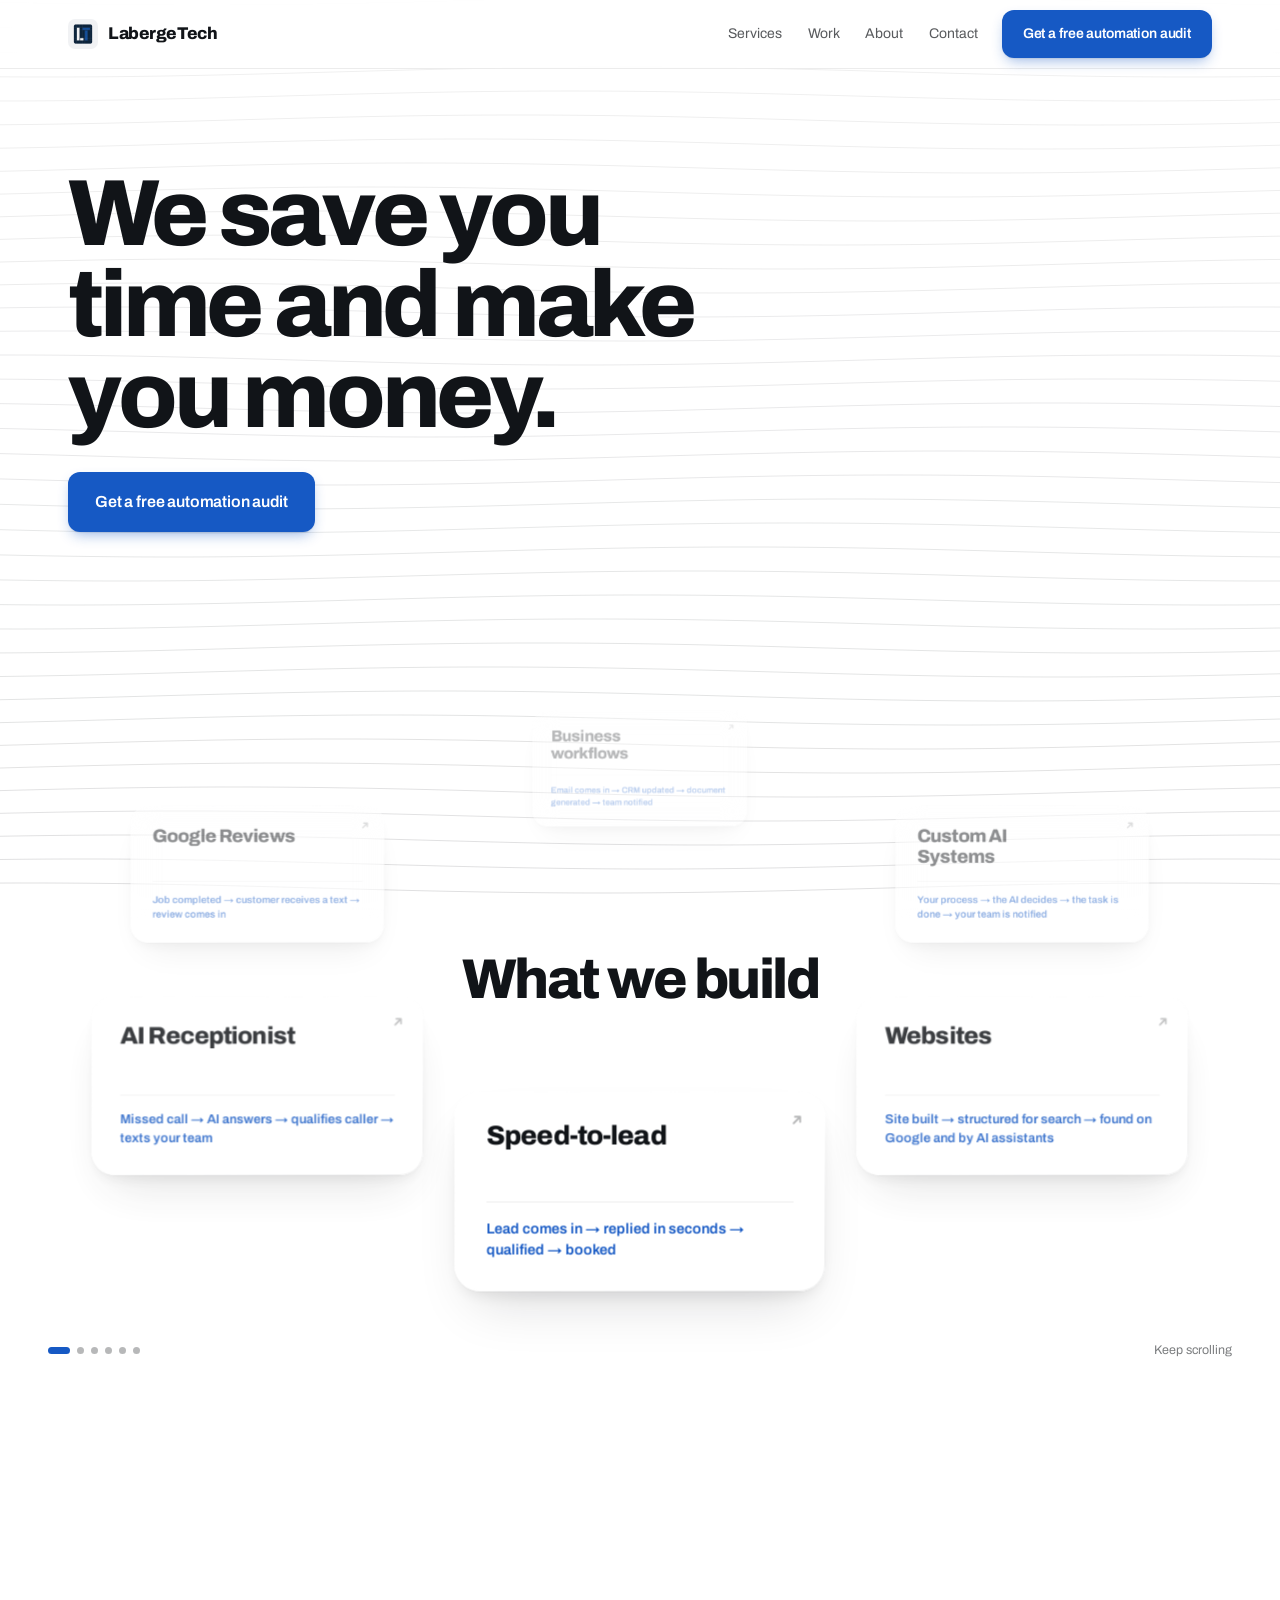
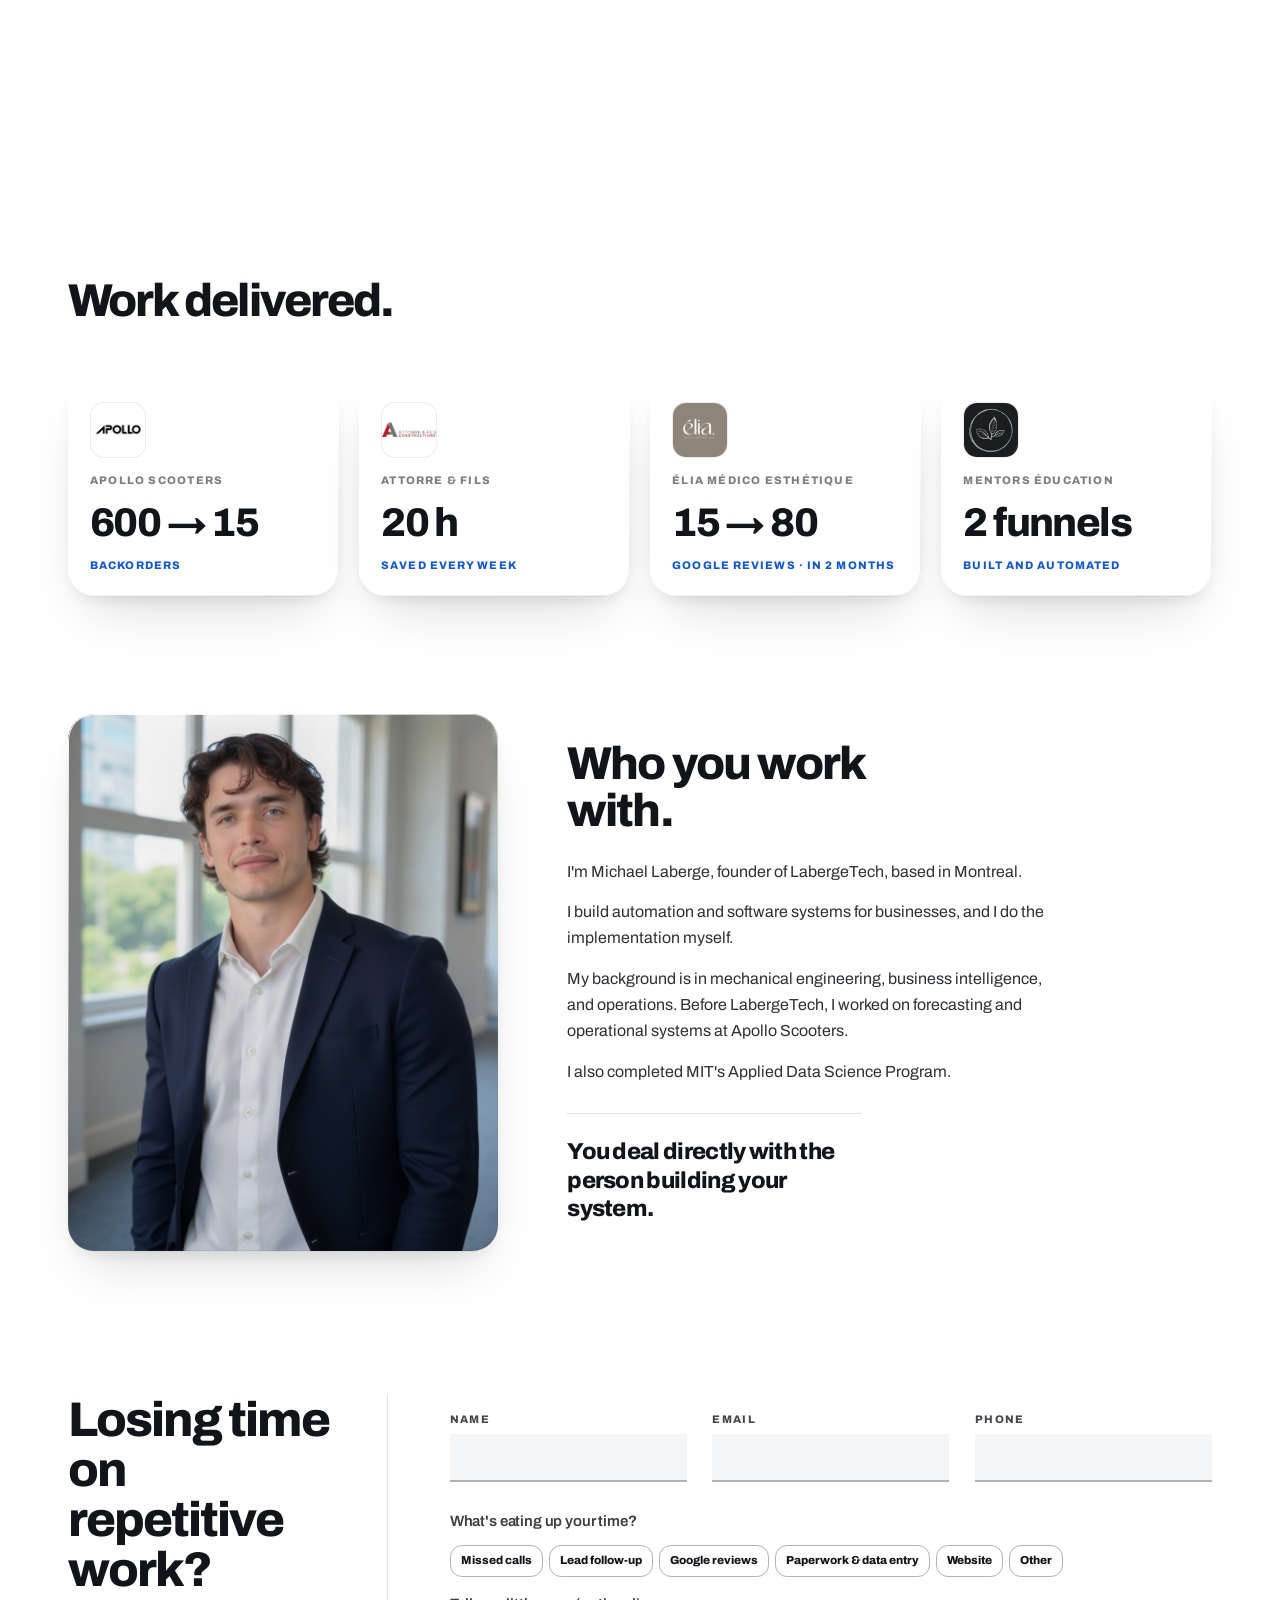
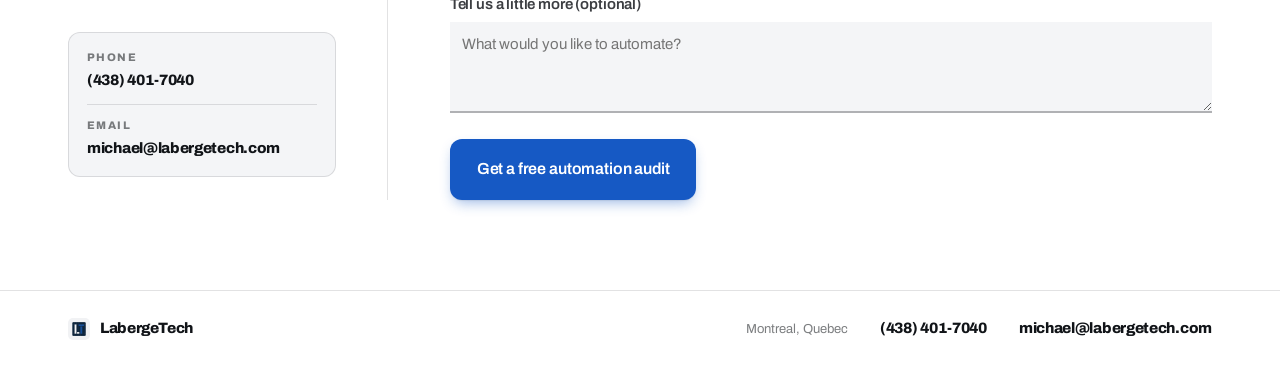
==== index.html @ 1bd739c4 "Start the build section under the hero instead of after a blank screen Three things were making that" ====
<!DOCTYPE html>
<html lang="en">
<head>
<meta charset="utf-8">
<meta name="viewport" content="width=device-width, initial-scale=1">
<title>LabergeTech | Automation and AI systems</title>
<meta name="description" content="We find the repetitive work in your business and automate it: lead follow-up, missed calls, Google reviews, paperwork.">
<link rel="canonical" href="https://labergetech.com/">
<link rel="icon" type="image/png" href="assets/logo.png">
<meta property="og:title" content="LabergeTech | Automation and AI systems">
<meta property="og:description" content="We find the repetitive work in your business and automate it: lead follow-up, missed calls, Google reviews, paperwork.">
<meta property="og:type" content="website">
<meta property="og:site_name" content="LabergeTech">
<meta property="og:url" content="https://labergetech.com/">
<meta property="og:locale" content="en_CA">
<meta property="og:image" content="https://labergetech.com/assets/og.png">
<meta property="og:image:secure_url" content="https://labergetech.com/assets/og.png">
<meta property="og:image:type" content="image/png">
<meta property="og:image:width" content="1200">
<meta property="og:image:height" content="630">
<meta property="og:image:alt" content="LabergeTech: automation, AI agents and software systems.">
<meta name="twitter:card" content="summary_large_image">
<meta name="twitter:title" content="LabergeTech | Automation and AI systems">
<meta name="twitter:description" content="We find the repetitive work in your business and automate it: lead follow-up, missed calls, Google reviews, paperwork.">
<meta name="twitter:image" content="https://labergetech.com/assets/og.png">
<script type="application/ld+json">{"@context":"https://schema.org","@type":"ProfessionalService","name":"LabergeTech","description":"Practical automation, AI agents and software systems for businesses.","url":"https://labergetech.com/","founder":{"@type":"Person","name":"Michael Laberge","jobTitle":"Founder"},"address":{"@type":"PostalAddress","addressLocality":"Montreal","addressRegion":"QC","addressCountry":"CA"},"telephone":"+1-438-401-7040","email":"michael@labergetech.com","areaServed":"CA","availableLanguage":["en","fr"]}</script>
<link rel="preconnect" href="https://fonts.googleapis.com">
<link rel="preconnect" href="https://fonts.gstatic.com" crossorigin>
<link rel="stylesheet" href="https://fonts.googleapis.com/css2?family=Archivo:wght@400;500;600;800&display=swap">
<style>
/* ─────────────────────────────────────────────────────────────────────────
   Ink & Signal, unchanged. Additions are only the depths the glass needs.
   ───────────────────────────────────────────────────────────────────── */
:root {
  --bg:       #ffffff;
  --surface:  #f4f5f7;
  --ink:      #111418;
  --accent:   #1659c4;
  --accent-2: #2e72d8;

  --ink-70: color-mix(in srgb, var(--ink) 70%, transparent);
  --ink-55: color-mix(in srgb, var(--ink) 55%, transparent);
  --ink-30: color-mix(in srgb, var(--ink) 30%, transparent);
  --line:   color-mix(in srgb, var(--ink) 12%, transparent);

  --glass: rgba(255, 255, 255, 0.76);
  --glass-line: color-mix(in srgb, var(--ink) 8%, transparent);

  --shadow-card: 0 1px 1px rgba(17,20,24,.04), 0 8px 18px -6px rgba(17,20,24,.10), 0 28px 56px -20px rgba(17,20,24,.16);
  --shadow-lift: 0 2px 2px rgba(17,20,24,.05), 0 16px 30px -8px rgba(17,20,24,.14), 0 48px 84px -28px rgba(17,20,24,.22);

  --r-container: 26px;
  --r-control: 12px;
  --ease: cubic-bezier(.16, 1, .3, 1);
}

*, *::before, *::after { box-sizing: border-box; }
html { -webkit-text-size-adjust: 100%; scroll-behavior: smooth; scroll-padding-top: 84px; }

body {
  margin: 0; background: var(--bg); color: var(--ink);
  font-family: "Archivo", system-ui, sans-serif;
  font-size: 16px; line-height: 1.55; -webkit-font-smoothing: antialiased;
}

/* the reactive field sits behind the whole document */
#field { position: fixed; inset: 0; width: 100%; height: 100%; z-index: 0;
  display: block; pointer-events: none; }
.nav, main, .foot { position: relative; z-index: 1; }

::selection { background: color-mix(in srgb, var(--accent) 22%, transparent); color: var(--ink); }
:focus-visible { outline: 2px solid var(--accent); outline-offset: 3px; border-radius: 2px; }
* { scrollbar-width: thin; scrollbar-color: var(--ink-30) transparent; }
::-webkit-scrollbar { width: 11px; height: 11px; }
::-webkit-scrollbar-track { background: transparent; }
::-webkit-scrollbar-thumb { background: var(--ink-30); border: 3px solid var(--bg); border-radius: 99px; }

.wrap { max-width: 1240px; margin: 0 auto; padding: 0 clamp(20px, 4vw, 48px); }

/* directional light edge, wherever glass meets the field */
.edge { position: relative; }
.edge::before {
  content: ""; position: absolute; inset: 0; border-radius: inherit;
  padding: 1px; pointer-events: none; z-index: 3;
  background: linear-gradient(155deg, rgba(255,255,255,.98) 0%, rgba(255,255,255,.55) 26%,
              rgba(255,255,255,.12) 52%, color-mix(in srgb, var(--ink) 9%, transparent) 100%);
  -webkit-mask: linear-gradient(#000 0 0) content-box, linear-gradient(#000 0 0);
          mask: linear-gradient(#000 0 0) content-box, linear-gradient(#000 0 0);
  -webkit-mask-composite: xor; mask-composite: exclude;
}

/* ── nav ────────────────────────────────────────────────────────────── */
.nav { position: sticky; top: 0; z-index: 60;
  background: color-mix(in srgb, var(--bg) 80%, transparent);
  backdrop-filter: saturate(1.6) blur(14px); -webkit-backdrop-filter: saturate(1.6) blur(14px);
  border-bottom: 1px solid var(--glass-line); }
.nav-in { max-width: 1240px; margin: 0 auto; padding: 0 clamp(20px, 4vw, 48px);
  height: 68px; display: flex; align-items: center; gap: 24px; }
.brand { display: flex; align-items: center; gap: 10px; margin-right: auto;
  font-weight: 800; font-size: 17px; letter-spacing: -.025em; color: var(--ink); text-decoration: none; }
.brand-mark { width: 30px; height: 30px; border-radius: 7px; flex: none; display: block; }
.foot .brand-mark { width: 22px; height: 22px; border-radius: 5px; }
.nav-links { display: flex; align-items: center; gap: clamp(14px, 2vw, 28px); }
.nav-links a { font-size: 14px; color: var(--ink-70); text-decoration: none; transition: color .18s var(--ease); }
.nav-links a:hover { color: var(--ink); }
.nav .btn .sm { display: none; }
@media (max-width: 760px) {
  .nav-links { display: none; }
  .nav-in { height: 60px; gap: 12px; }
  .brand { font-size: 15px; }
  .brand-mark { width: 26px; height: 26px; }
  .nav .btn { padding: 10px 15px; font-size: 13px; }
  .nav .btn .lg { display: none; }
  .nav .btn .sm { display: inline; }
}

/* ── buttons ────────────────────────────────────────────────────────── */
.btn { display: inline-flex; align-items: center; gap: 8px; font: inherit; font-weight: 600;
  font-size: 14px; letter-spacing: -.01em; padding: 12px 20px; border-radius: var(--r-control);
  border: 1px solid transparent; cursor: pointer; text-decoration: none;
  transition: transform .2s var(--ease), box-shadow .2s var(--ease), background .2s var(--ease); }
.btn-primary { background: var(--accent); color: #fff;
  box-shadow: 0 1px 1px rgba(17,20,24,.06), 0 6px 14px -4px color-mix(in srgb, var(--accent) 45%, transparent); }
.btn-primary:hover { background: var(--accent-2); transform: translateY(-1px); }
.btn-primary:active { transform: translateY(0); }
.btn-lg { padding: 17px 26px; font-size: 16px; }

/* ── hero ───────────────────────────────────────────────────────────── */
.hero { padding-block: clamp(64px, 11vh, 128px) clamp(36px, 5vh, 68px); }
.hero h1 { margin: 0 0 30px; font-size: clamp(44px, 7.4vw, 94px); line-height: .97;
  letter-spacing: -.045em; font-weight: 800; max-width: 15ch; text-wrap: balance; }
.hero-actions { display: flex; flex-wrap: wrap; gap: 12px; }

/* ─────────────────────────────────────────────────────────────────────────
   The orbit. The heading holds the centre and the six systems travel round
   it; vertical scroll turns the ring. Cards stay upright the whole way so
   nothing ends up mirrored or upside down.
   ───────────────────────────────────────────────────────────────────── */
/* The ring is centred in the pinned viewport, which always leaves a band of
   empty above it before the stage pins. Pulling the stage up lets the far
   cards rise into that band, so the section starts showing under the hero
   instead of after a blank screen. Once pinned the composition is unchanged. */
.stage { position: relative; margin-top: clamp(-140px, -9vh, -40px); }
.stage-pin { position: sticky; top: 0; height: 100dvh; overflow: hidden;
  display: grid; place-items: center; padding-top: 68px; }
.stage-pin > .ring, .stage-pin > .ring-core { grid-area: 1 / 1; }

.ring { position: relative; width: 100%; height: 100%; display: grid; place-items: center; }
.ring-core { position: relative; z-index: 45; text-align: center; pointer-events: none;
  padding: 20px 30px; border-radius: var(--r-container); }
.ring-core h2 { margin: 0; font-size: clamp(30px, 4.4vw, 56px); line-height: 1;
  letter-spacing: -.045em; font-weight: 800; }

.card { width: clamp(300px, 29vw, 424px); position: absolute; left: 50%; top: 50%;
  min-height: clamp(168px, 24vh, 200px);
  display: flex; flex-direction: column; gap: 14px;
  padding: 30px 32px; border-radius: var(--r-container);
  background: var(--glass); border: 0; text-decoration: none; color: inherit;
  backdrop-filter: blur(20px) saturate(1.55); -webkit-backdrop-filter: blur(20px) saturate(1.55);
  box-shadow: var(--shadow-card), inset 0 1px 0 rgba(255,255,255,.9);
  will-change: transform, opacity; }
.card h3 { margin: 0; font-size: 27px; line-height: 1.1; letter-spacing: -.032em;
  font-weight: 800; max-width: 14ch; }
.card .flow { margin: 0; margin-top: auto; padding-top: 16px; border-top: 1px solid var(--glass-line);
  font-size: 14.5px; line-height: 1.5; font-weight: 600; color: var(--accent); }
.card .go { position: absolute; top: 22px; right: 22px; color: var(--ink-30);
  transition: color .2s var(--ease), transform .2s var(--ease); }
.card:hover .go { color: var(--accent); transform: translate(2px, -2px); }

/* small screens and reduced motion get a plain swipe deck instead */
.stage.is-deck .stage-pin { position: static; height: auto; overflow: visible; display: block;
  place-items: normal; padding-block: clamp(46px, 8vh, 88px) clamp(34px, 5vh, 56px); }
.stage.is-deck .ring-core { text-align: left; pointer-events: auto; padding: 0;
  margin: 0 0 clamp(20px, 3.4vh, 30px); }
.stage.is-deck .ring-core h2 { font-size: clamp(28px, 7.6vw, 46px); letter-spacing: -.042em; }
.stage.is-deck .ring-foot { position: static; padding: clamp(16px, 2.6vh, 24px) 0 0; }
.stage.is-deck .ring-core, .stage.is-deck .ring-foot { margin-inline: clamp(20px, 4vw, 48px); }

.ring.is-swipe { display: flex; align-items: stretch; gap: 14px; overflow-x: auto;
  width: 100%; min-width: 0; max-width: 100%; height: auto; place-items: initial;
  scroll-snap-type: x mandatory; scrollbar-width: none;
  padding: 4px clamp(20px, 4vw, 48px) 14px; }
.ring.is-swipe::-webkit-scrollbar { display: none; }
.ring.is-swipe .card { position: static; flex: 0 0 min(82vw, 340px); scroll-snap-align: center;
  transform: none !important; opacity: 1 !important; }

.ring-foot { position: absolute; left: 0; right: 0; bottom: clamp(22px, 4vh, 40px); z-index: 50;
  display: flex; align-items: center; gap: 10px; padding: 0 clamp(20px, 4vw, 48px); }
.dots { display: flex; gap: 7px; }
.dot { width: 7px; height: 7px; padding: 0; border: 0; border-radius: 99px; background: var(--ink-30);
  cursor: pointer; transition: background .22s var(--ease), width .22s var(--ease); }
.dot[aria-current="true"] { background: var(--accent); width: 22px; }
.hint { margin-left: auto; font-size: 12.5px; color: var(--ink-55); }

/* ── work delivered, a deck of the real clients ─────────────────────── */
.work { padding-block: clamp(64px, 10vh, 116px) clamp(56px, 9vh, 100px); }
.work h2 { margin: 0 0 clamp(24px, 4vh, 40px); font-size: clamp(28px, 3.6vw, 46px);
  letter-spacing: -.042em; font-weight: 800; }
/* The track scrolls inside the wrap. A negative-margin full bleed buys a few
   pixels of edge and costs a horizontal page overflow when the maths is off. */
.clients { display: flex; gap: clamp(14px, 1.6vw, 22px); overflow-x: auto;
  scroll-snap-type: x proximity; scrollbar-width: none;
  margin-inline: calc(clamp(20px, 4vw, 48px) * -1);
  padding-block: 6px 10px; padding-inline: clamp(20px, 4vw, 48px);
  scroll-padding-inline: clamp(20px, 4vw, 48px); }
.clients::-webkit-scrollbar { display: none; }
.client { flex: 0 0 clamp(238px, 25vw, 290px); scroll-snap-align: start;
  display: flex; flex-direction: column; gap: 14px; padding: 22px;
  border-radius: var(--r-container); background: var(--glass); border: 0; position: relative;
  backdrop-filter: blur(18px) saturate(1.5); -webkit-backdrop-filter: blur(18px) saturate(1.5);
  box-shadow: var(--shadow-card), inset 0 1px 0 rgba(255,255,255,.9); }
.client-mark { width: 56px; height: 56px; border-radius: 14px; overflow: hidden; flex: none;
  background: #fff; display: grid; place-items: center; border: 1px solid var(--glass-line); }
.client-mark img { width: 100%; height: 100%; object-fit: contain; display: block; }
.client .name { margin: 0; font-size: 11px; font-weight: 800; letter-spacing: .11em;
  text-transform: uppercase; color: var(--ink-55); }
.client .fig { margin: 0; font-size: clamp(30px, 3.2vw, 40px); font-weight: 800;
  letter-spacing: -.04em; line-height: 1; font-variant-numeric: tabular-nums; }
.client .unit { margin: 0; font-size: 11px; font-weight: 800; letter-spacing: .1em;
  text-transform: uppercase; color: var(--accent); }
/* Four 290px cards want 1226px and the container is 1144px at every desktop
   width, so the fourth was always clipped until you scrolled. Wide screens
   get all four laid out to fit instead of a track that never rests right. */
@media (min-width: 1040px) {
  .clients { display: grid; grid-template-columns: repeat(4, minmax(0, 1fr));
    overflow: visible; margin-inline: 0; padding-inline: 0; }
  .client { flex: none; }
}

/* ── who you work with ─────────────────────────────────────────────── */
.about { padding-block: clamp(20px, 3vh, 40px) clamp(56px, 9vh, 100px); }
.about-grid { display: grid; grid-template-columns: 1fr; gap: clamp(28px, 4vw, 60px); align-items: start; }
@media (min-width: 900px) {
  .about-grid { grid-template-columns: minmax(0, .82fr) minmax(0, 1.18fr); align-items: center; }
}
.portrait { position: relative; aspect-ratio: 4 / 5; max-width: 430px; overflow: hidden;
  border-radius: var(--r-container); background: var(--surface); box-shadow: var(--shadow-card); }
.portrait img { position: absolute; inset: 0; width: 100%; height: 100%;
  object-fit: cover; object-position: 50% 15%; display: block; }
.about h2 { margin: 0 0 24px; font-size: clamp(28px, 3.6vw, 46px); line-height: 1.02;
  letter-spacing: -.042em; font-weight: 800; max-width: 12ch; }
.about p { margin: 0 0 15px; font-size: 16px; line-height: 1.62;
  color: color-mix(in srgb, var(--ink) 88%, transparent); max-width: 56ch; }
.about .punch { margin: 28px 0 0; padding-top: 24px; border-top: 1px solid var(--line);
  font-size: clamp(19px, 2vw, 23px); line-height: 1.25; font-weight: 800;
  letter-spacing: -.03em; color: var(--ink); max-width: 21ch; }

/* ── contact ────────────────────────────────────────────────────────── */
.contact { padding-block: clamp(48px, 7vh, 80px) clamp(64px, 10vh, 108px); }
.contact-grid { display: grid; grid-template-columns: 1fr; gap: clamp(32px, 4vw, 44px); align-items: start; }
.contact-grid form { max-width: 900px; }
.contact h2 { margin: 0; font-size: clamp(28px, 3.8vw, 50px); line-height: 1.03;
  letter-spacing: -.042em; font-weight: 800; max-width: 15ch; }
.lines { display: block; margin-top: 24px; background: var(--surface); border-radius: var(--r-control);
  border: 1px solid var(--line); padding: 16px 18px; }
.lines a { display: block; padding-top: 12px; margin-top: 12px; border-top: 1px solid var(--line);
  text-decoration: none; color: var(--ink); }
.lines a:first-child { padding-top: 0; margin-top: 0; border-top: 0; }
.lines .k { display: block; margin-bottom: 3px; font-size: 11px; font-weight: 800;
  letter-spacing: .13em; text-transform: uppercase; color: var(--ink-55); }
.lines .v { display: block; font-size: 15px; font-weight: 800; letter-spacing: -.02em; overflow-wrap: anywhere; }
.lines a:hover .v { color: var(--accent); }
@media (min-width: 1080px) {
  .contact-grid { grid-template-columns: minmax(0, .56fr) minmax(0, 1.44fr); gap: 0; align-items: stretch; }
  .contact-aside { display: flex; flex-direction: column; border-right: 1px solid var(--line);
    padding-right: clamp(36px, 4vw, 64px); }
  .contact-grid form { padding-left: clamp(36px, 4.8vw, 92px); }
  .lines { display: block; margin-top: clamp(26px, 4vh, 38px); }
}

.fields { display: grid; grid-template-columns: 1fr; column-gap: clamp(20px, 2vw, 34px); }
@media (min-width: 560px) { .fields { grid-template-columns: repeat(3, minmax(0, 1fr)); } }
.fld { display: grid; gap: 6px; padding: 16px 0 0; }
.fld-k { font-size: 11px; font-weight: 800; letter-spacing: .12em; text-transform: uppercase;
  color: color-mix(in srgb, var(--ink) 78%, transparent); padding: 0; }
.ask { font-size: 15px; font-weight: 600; letter-spacing: -.01em;
  color: color-mix(in srgb, var(--ink) 82%, transparent); text-transform: none; padding: 0; }
legend.ask { padding-top: 28px; padding-bottom: 12px; }
.fld-i { width: 100%; font: inherit; font-size: 15px; color: var(--ink); caret-color: var(--accent);
  background: var(--surface); border: 0; border-bottom: 2px solid var(--ink-30);
  padding: 11px 12px; border-radius: 0; }
.fld-i:hover { border-bottom-color: var(--ink-55); }
.fld-i:focus { border-bottom-color: var(--accent); }
textarea.fld-i { resize: vertical; line-height: 1.5; }
.fld-set { border: 0; margin: 0; min-width: 0; padding: 0; }
.pick-row { display: flex; flex-wrap: wrap; gap: 7px; }
.pick { display: inline-flex; align-items: center; cursor: pointer; -webkit-user-select: none; user-select: none;
  font-weight: 800; font-size: 12.5px; white-space: nowrap; padding: 9px 13px;
  border: 1px solid color-mix(in srgb, var(--ink) 32%, transparent); border-radius: var(--r-control);
  transition: background .12s var(--ease), border-color .12s var(--ease), color .12s var(--ease); }
.pick input { position: absolute; opacity: 0; width: 0; height: 0; pointer-events: none; }
.pick:hover { border-color: var(--accent); }
.pick:has(input:checked) { background: var(--accent); border-color: var(--accent); color: #fff; }
.pick:has(input:focus-visible) { outline: 2px solid var(--accent); outline-offset: 2px; }
@media (min-width: 900px) { .pick { font-size: 11.5px; padding: 6px 10px; } .pick-row { gap: 6px; } }
.send-row { display: flex; flex-wrap: wrap; align-items: center; gap: 14px; padding-top: 26px; }
.status { margin: 0; font-size: 14px; font-weight: 600; color: var(--ink-70); }
.status.err { color: #b3261e; }
.status a { color: inherit; }
.btn[disabled] { opacity: .62; cursor: default; transform: none; }

/* ── footer ─────────────────────────────────────────────────────────── */
.foot { border-top: 1px solid var(--line); padding: 26px 0 40px; }
.foot-in { display: flex; flex-wrap: wrap; align-items: center; gap: 14px 32px; }
.foot .brand { margin-right: auto; font-size: 15px; }
.foot a { color: var(--ink); text-decoration: none; font-weight: 800; font-size: 15px; letter-spacing: -.02em; }
.foot a:hover { color: var(--accent); }
.foot .muted { color: var(--ink-55); font-size: 13px; }

/* ── phone ──────────────────────────────────────────────────────────── */
@media (max-width: 620px) {
  .hero { padding-block: clamp(36px, 6vh, 60px) clamp(40px, 7vh, 64px); }
  .hero h1 { font-size: clamp(36px, 10.4vw, 52px); max-width: 100%; margin-bottom: 26px; }
  .hero-actions { gap: 10px; }
  .hero-actions .btn { width: 100%; justify-content: center; }

  .card { padding: 24px 24px 26px; }
  .card h3 { font-size: 24px; }
  .card .flow { font-size: 14px; }
  .card .go { top: 18px; right: 18px; }

  .work { padding-block: 44px 40px; }
  .about { padding-block: 4px 44px; }
  .contact { padding-block: 36px 52px; }

  /* both decks run to the screen edge, so a half-visible card reads as
     "there is more" instead of as a card clipped by the gutter */
  .client { flex: 0 0 74vw; max-width: 272px; }

  .portrait { max-width: 100%; aspect-ratio: 1 / 1; }

  /* 16px or iOS zooms the whole page the moment a field takes focus */
  .fld-i { font-size: 16px; padding: 13px 12px; }
  .pick { font-size: 13px; padding: 10px 14px; }
  .send-row .btn { width: 100%; justify-content: center; }

  .foot-in { flex-direction: column; align-items: flex-start; gap: 10px; }
  .foot .brand { margin-right: 0; }
}

/* ── one authored entrance ──────────────────────────────────────────── */
@media (prefers-reduced-motion: no-preference) {
  .reveal { opacity: 0; transform: translateY(14px); }
  .reveal.in { opacity: 1; transform: none; transition: opacity .7s var(--ease), transform .7s var(--ease); }
}
@media (prefers-reduced-motion: reduce) {
  html { scroll-behavior: auto; }
  .pick, .btn, .card { transition: none; }
}
</style>
</head>
<body>

<canvas id="field" aria-hidden="true"></canvas>

<header class="nav">
  <div class="nav-in">
    <a class="brand" href="#top"><img class="brand-mark" src="assets/logo.png" alt="" width="30" height="30">LabergeTech</a>
    <nav class="nav-links">
      <a href="#build">Services</a>
      <a href="#work">Work</a>
      <a href="#about">About</a>
      <a href="#contact">Contact</a>
    </nav>
    <a class="btn btn-primary" href="#contact"><span class="lg">Get a free automation audit</span><span class="sm">Free audit</span></a>
  </div>
</header>

<main id="top">

  <section class="wrap hero">
    <h1 class="reveal">We save you time and make you money.</h1>
    <div class="hero-actions reveal">
      <a class="btn btn-primary btn-lg" href="#contact">Get a free automation audit</a>
    </div>
  </section>

  <section class="stage is-deck" id="build">
    <div class="stage-pin">
      <div class="ring-core"><h2>What we build</h2></div>

      <div class="ring is-swipe" id="ring" role="region" aria-label="What we build">

        <a class="card edge" href="#contact"><svg class="go" width="13" height="13" viewBox="0 0 12 12" fill="none" aria-hidden="true"><path d="M3 9L9 3M9 3H4.2M9 3v4.8" stroke="currentColor" stroke-width="1.7" stroke-linecap="round" stroke-linejoin="round"/></svg>
          <h3>Speed-to-lead</h3>
          <p class="flow">Lead comes in &rarr; replied in seconds &rarr; qualified &rarr; booked</p>
        </a>

        <a class="card edge" href="#contact"><svg class="go" width="13" height="13" viewBox="0 0 12 12" fill="none" aria-hidden="true"><path d="M3 9L9 3M9 3H4.2M9 3v4.8" stroke="currentColor" stroke-width="1.7" stroke-linecap="round" stroke-linejoin="round"/></svg>
          <h3>AI Receptionist</h3>
          <p class="flow">Missed call &rarr; AI answers &rarr; qualifies caller &rarr; texts your team</p>
        </a>

        <a class="card edge" href="#contact"><svg class="go" width="13" height="13" viewBox="0 0 12 12" fill="none" aria-hidden="true"><path d="M3 9L9 3M9 3H4.2M9 3v4.8" stroke="currentColor" stroke-width="1.7" stroke-linecap="round" stroke-linejoin="round"/></svg>
          <h3>Google Reviews</h3>
          <p class="flow">Job completed &rarr; customer receives a text &rarr; review comes in</p>
        </a>

        <a class="card edge" href="#contact"><svg class="go" width="13" height="13" viewBox="0 0 12 12" fill="none" aria-hidden="true"><path d="M3 9L9 3M9 3H4.2M9 3v4.8" stroke="currentColor" stroke-width="1.7" stroke-linecap="round" stroke-linejoin="round"/></svg>
          <h3>Business workflows</h3>
          <p class="flow">Email comes in &rarr; CRM updated &rarr; document generated &rarr; team notified</p>
        </a>

        <a class="card edge" href="#contact"><svg class="go" width="13" height="13" viewBox="0 0 12 12" fill="none" aria-hidden="true"><path d="M3 9L9 3M9 3H4.2M9 3v4.8" stroke="currentColor" stroke-width="1.7" stroke-linecap="round" stroke-linejoin="round"/></svg>
          <h3>Custom AI Systems</h3>
          <p class="flow">Your process &rarr; the AI decides &rarr; the task is done &rarr; your team is notified</p>
        </a>

        <a class="card edge" href="#contact"><svg class="go" width="13" height="13" viewBox="0 0 12 12" fill="none" aria-hidden="true"><path d="M3 9L9 3M9 3H4.2M9 3v4.8" stroke="currentColor" stroke-width="1.7" stroke-linecap="round" stroke-linejoin="round"/></svg>
          <h3>Websites</h3>
          <p class="flow">Site built &rarr; structured for search &rarr; found on Google and by AI assistants</p>
        </a>

      </div>

      <div class="ring-foot">
        <div class="dots" id="dots"></div>
        <span class="hint" id="hint">Swipe</span>
      </div>
    </div>
  </section>

  <section class="wrap work" id="work">
    <h2 class="reveal">Work delivered.</h2>
    <div class="clients" id="clients" role="region" aria-label="Past customers">
      <article class="client edge">
        <span class="client-mark"><img src="assets/mark-apollo.png" alt="Apollo Scooters" loading="lazy" decoding="async"></span>
        <p class="name">Apollo Scooters</p>
        <p class="fig">600 &rarr; 15</p>
        <p class="unit">Backorders</p>
      </article>
      <article class="client edge">
        <span class="client-mark"><img src="assets/mark-attorre.png" alt="Attorre &amp; Fils" loading="lazy" decoding="async"></span>
        <p class="name">Attorre &amp; Fils</p>
        <p class="fig">20 h</p>
        <p class="unit">Saved every week</p>
      </article>
      <article class="client edge">
        <span class="client-mark"><img src="assets/mark-elia.png" alt="&Eacute;lia M&eacute;dico Esth&eacute;tique" loading="lazy" decoding="async"></span>
        <p class="name">&Eacute;lia M&eacute;dico Esth&eacute;tique</p>
        <p class="fig">15 &rarr; 80</p>
        <p class="unit">Google reviews &middot; in 2 months</p>
      </article>
      <article class="client edge">
        <span class="client-mark"><img src="assets/mark-mentors.png" alt="Mentors &Eacute;ducation" loading="lazy" decoding="async"></span>
        <p class="name">Mentors &Eacute;ducation</p>
        <p class="fig">2 funnels</p>
        <p class="unit">Built and automated</p>
      </article>
    </div>
  </section>

  <section class="wrap about" id="about">
    <div class="about-grid">
      <div class="portrait edge reveal">
        <img src="assets/michael.jpeg" alt="Michael Laberge, founder of LabergeTech, Montreal" loading="lazy" decoding="async">
      </div>
      <div class="reveal">
        <h2>Who you work with.</h2>
        <p>I'm Michael Laberge, founder of LabergeTech, based in Montreal.</p>
        <p>I build automation and software systems for businesses, and I do the implementation myself.</p>
        <p>My background is in mechanical engineering, business intelligence, and operations. Before LabergeTech, I worked on forecasting and operational systems at Apollo Scooters.</p>
        <p>I also completed MIT's Applied Data Science Program.</p>
        <p class="punch">You deal directly with the person building your system.</p>
      </div>
    </div>
  </section>

  <section class="wrap contact" id="contact">
    <div class="contact-grid">
      <div class="contact-aside">
        <h2 class="reveal">Losing time on repetitive work?</h2>
        <div class="lines">
          <a href="tel:+14384017040"><span class="k">Phone</span><span class="v">(438) 401-7040</span></a>
          <a href="mailto:michael@labergetech.com"><span class="k">Email</span><span class="v">michael@labergetech.com</span></a>
        </div>
      </div>

      <form id="lead">
        <div class="fields">
          <label class="fld"><span class="fld-k">Name</span>
            <input class="fld-i" name="name" type="text" required autocomplete="name"></label>
          <label class="fld"><span class="fld-k">Email</span>
            <input class="fld-i" name="email" type="email" required autocomplete="email"></label>
          <label class="fld"><span class="fld-k">Phone</span>
            <input class="fld-i" name="phone" type="tel" autocomplete="tel"></label>
        </div>

        <fieldset class="fld-set">
          <legend class="ask">What's eating up your time?</legend>
          <div class="pick-row">
            <label class="pick"><input type="checkbox" name="focus" value="Missed calls"><span>Missed calls</span></label>
            <label class="pick"><input type="checkbox" name="focus" value="Lead follow-up"><span>Lead follow-up</span></label>
            <label class="pick"><input type="checkbox" name="focus" value="Google reviews"><span>Google reviews</span></label>
            <label class="pick"><input type="checkbox" name="focus" value="Paperwork and data entry"><span>Paperwork &amp; data entry</span></label>
            <label class="pick"><input type="checkbox" name="focus" value="Website"><span>Website</span></label>
            <label class="pick"><input type="checkbox" name="focus" value="Other"><span>Other</span></label>
          </div>
        </fieldset>

        <label class="fld"><span class="ask">Tell us a little more (optional)</span>
          <textarea class="fld-i" name="message" rows="3" placeholder="What would you like to automate?"></textarea></label>

        <div class="send-row">
          <button class="btn btn-primary btn-lg" type="submit" id="send">Get a free automation audit</button>
          <p class="status" id="status" role="status" aria-live="polite"></p>
        </div>
      </form>
    </div>
  </section>
</main>

<footer class="foot">
  <div class="wrap foot-in">
    <span class="brand"><img class="brand-mark" src="assets/logo.png" alt="" width="22" height="22">LabergeTech</span>
    <span class="muted">Montreal, Quebec</span>
    <a href="tel:+14384017040">(438) 401-7040</a>
    <a href="mailto:michael@labergetech.com">michael@labergetech.com</a>
  </div>
</footer>

<script>
(function () {
  var reduced = matchMedia('(prefers-reduced-motion: reduce)').matches;

  /* ───────────────────────────────────────────────────────────────────
     Field: contour lines behind the whole document. The pointer bends
     them away from itself and carries a light with it. Fixed to the
     viewport, so it costs one viewport of drawing no matter how long
     the page gets.
     ─────────────────────────────────────────────────────────────── */
  var cv = document.getElementById('field');
  var ctx = cv.getContext('2d');
  var W = 0, H = 0, dpr = Math.min(devicePixelRatio || 1, 2);
  var px = -9999, py = -9999, mx = -9999, my = -9999;
  var strength = 0, want = 0, t = 0, raf = null;

  function sizeField() {
    var rect = cv.getBoundingClientRect();
    W = rect.width; H = rect.height;
    cv.width = Math.round(W * dpr); cv.height = Math.round(H * dpr);
    ctx.setTransform(dpr, 0, 0, dpr, 0, 0);
  }

  function drawField() {
    ctx.clearRect(0, 0, W, H);
    if (mx < -9000) { mx = px; my = py; }
    mx += (px - mx) * 0.07;
    my += (py - my) * 0.07;
    strength += (want - strength) * 0.045;

    var gap = 24, radius = 400, lift = 74, step = 12;
    var rows = Math.ceil(H / gap) + 2;

    if (strength > 0.01) {
      var g = ctx.createRadialGradient(mx, my, 0, mx, my, radius * 1.25);
      g.addColorStop(0, 'rgba(22,89,196,' + (0.07 * strength).toFixed(3) + ')');
      g.addColorStop(0.42, 'rgba(46,114,216,' + (0.032 * strength).toFixed(3) + ')');
      g.addColorStop(1, 'rgba(46,114,216,0)');
      ctx.fillStyle = g; ctx.fillRect(0, 0, W, H);
    }

    for (var r = 0; r < rows; r++) {
      var baseY = r * gap - gap;
      ctx.beginPath();
      for (var x = -step; x <= W + step; x += step) {
        var y = baseY + Math.sin((x * 0.0055) + t + r * 0.28) * 5;
        var dx = x - mx, dy = baseY - my, d2 = dx * dx + dy * dy;
        if (d2 < radius * radius) {
          var d = Math.sqrt(d2);
          var u = 1 - d / radius;
          var f = u * u * u * (u * (u * 6 - 15) + 10) * strength;
          // a smooth odd function instead of a sign test: a row the cursor is
          // sitting on barely moves, and the parting opens over ~a row either
          // way rather than flipping the full lift the instant dy changes sign
          var sgn = dy / Math.sqrt(dy * dy + 324);
          y += sgn * f * lift * (1 - Math.abs(dx) / radius * 0.35);
        }
        if (x === -step) ctx.moveTo(x, y); else ctx.lineTo(x, y);
      }
      var depth = 0.055 + (baseY / H) * 0.075;
      var lit = Math.max(0, 1 - Math.abs(baseY - my) / (radius * 1.15));
      var near = lit * lit * (3 - 2 * lit) * strength;
      ctx.strokeStyle = 'rgba(' + Math.round(17 + 5 * near) + ',' +
        Math.round(20 + 69 * near) + ',' + Math.round(24 + 172 * near) + ',' +
        (depth + near * 0.26).toFixed(3) + ')';
      ctx.lineWidth = 1 + near * 0.45;
      ctx.stroke();
    }
    if (!reduced) t += 0.004;
  }

  addEventListener('pointermove', function (e) {
    px = e.clientX; py = e.clientY; want = 1;
  }, { passive: true });
  document.addEventListener('pointerleave', function () { want = 0; }, { passive: true });

  /* ───────────────────────────────────────────────────────────────────
     Orbit: the heading holds the centre, the six systems travel round
     it, and vertical scroll turns the ring. Cards stay upright, so the
     far half reads the same way up as the near half.
     ─────────────────────────────────────────────────────────────── */
  var stage = document.querySelector('.stage');
  var ring = document.getElementById('ring');
  var cards = [].slice.call(ring.querySelectorAll('.card'));
  var dotsBox = document.getElementById('dots');
  var hint = document.getElementById('hint');
  var N = cards.length, TAU = Math.PI * 2;
  var orbiting = false, rx = 0, ry = 0;

  cards.forEach(function (c, i) {
    var b = document.createElement('button');
    b.className = 'dot'; b.type = 'button';
    b.setAttribute('aria-label', c.querySelector('h3').textContent);
    b.addEventListener('click', function () {
      if (!orbiting) {
        ring.scrollTo({ left: c.offsetLeft - ring.clientWidth / 2 + c.offsetWidth / 2, behavior: 'smooth' });
        return;
      }
      // card i sits at the front when the ring has turned (1 - i/N) of a turn
      var p = i / N;
      scrollTo({ top: stage.offsetTop + (stage.offsetHeight - innerHeight) * p, behavior: reduced ? 'auto' : 'smooth' });
    });
    dotsBox.appendChild(b);
  });
  var dots = [].slice.call(dotsBox.children);

  function useOrbit() { return !reduced && matchMedia('(min-width: 900px)').matches; }
  // a touch screen never fires pointermove, so outside the orbit there is
  // nothing on this page left to animate and the loop is pure battery
  function hoverable() { return matchMedia('(hover: hover) and (pointer: fine)').matches; }
  function needsLoop() { return orbiting || hoverable(); }

  function layout() {
    sizeField();
    orbiting = useOrbit();
    if (orbiting) {
      stage.classList.remove('is-deck');
      ring.classList.remove('is-swipe');
      rx = Math.min(innerWidth * 0.345, 620);
      ry = Math.min(innerHeight * 0.235, 265);
      // one full turn of the ring, with enough scroll that it never feels twitchy
      stage.style.height = (innerHeight + Math.round(innerHeight * 2.2)) + 'px';
      if (hint) hint.textContent = 'Keep scrolling';
    } else {
      stage.classList.add('is-deck');
      ring.classList.add('is-swipe');
      stage.style.height = '';
      cards.forEach(function (c) { c.style.transform = ''; c.style.opacity = ''; c.style.zIndex = ''; });
      if (hint) hint.textContent = 'Swipe';
    }
    place();
    if (needsLoop()) start(); else { stop(); drawField(); }
  }

  function progress() {
    var span = stage.offsetHeight - innerHeight;
    if (span <= 0) return 0;
    return Math.max(0, Math.min(1, -stage.getBoundingClientRect().top / span));
  }

  function place() {
    if (!orbiting) {
      var mid = ring.scrollLeft + ring.clientWidth / 2, best = Infinity, k = 0;
      cards.forEach(function (c, i) {
        var d = Math.abs(c.offsetLeft + c.offsetWidth / 2 - mid);
        if (d < best) { best = d; k = i; }
      });
      dots.forEach(function (d, i) { d.setAttribute('aria-current', i === k ? 'true' : 'false'); });
      return;
    }

    var turn = progress() * TAU;
    var front = 0, bestGap = Infinity;

    cards.forEach(function (card, i) {
      // PI is the near side facing the reader, so the offset puts card 0
      // at the front on arrival and the rest follow in listed order
      var th = Math.PI + (i / N) * TAU - turn;
      var depth = Math.cos(th);            //  1 far  ..  -1 near
      var near = (1 - depth) / 2;          //  0 far  ..   1 near
      var x = Math.sin(th) * rx;
      var y = -depth * ry;
      var sc = 0.58 + near * 0.42;

      card.style.transform = 'translate(-50%, -50%) translate3d(' +
        x.toFixed(1) + 'px,' + y.toFixed(1) + 'px,0) scale(' + sc.toFixed(3) + ')';
      card.style.opacity = (0.3 + near * 0.7).toFixed(3);
      card.style.zIndex = String(Math.round(near * 80));

      var a = ((th % TAU) + TAU) % TAU;
      var gapToFront = Math.abs(a - Math.PI);
      if (gapToFront < bestGap) { bestGap = gapToFront; front = i; }
    });

    dots.forEach(function (d, i) { d.setAttribute('aria-current', i === front ? 'true' : 'false'); });
    if (hint) hint.textContent = progress() > 0.97 ? 'That is all six' : 'Keep scrolling';
  }

  /* One rAF drives the field and the ring. It runs while the tab is
     visible and stops when it is not, so nothing burns in a background
     tab. No scroll handler anywhere. */
  function frame() { drawField(); place(); raf = requestAnimationFrame(frame); }
  function start() { if (!raf && needsLoop()) frame(); }
  function stop() { if (raf) { cancelAnimationFrame(raf); raf = null; } }

  document.addEventListener('visibilitychange', function () {
    if (document.hidden) stop(); else if (needsLoop()) start(); else drawField();
  });
  ring.addEventListener('scroll', place, { passive: true });
  addEventListener('resize', layout);

  // Tie the backing store to the canvas's own box, so a scrollbar appearing
  // or disappearing can never leave the field stretched.
  if ('ResizeObserver' in window) new ResizeObserver(function () {
    sizeField(); if (!raf) drawField();
  }).observe(cv);

  layout();
  start();
  addEventListener('load', layout);

  /* entrance */
  if (!reduced && 'IntersectionObserver' in window) {
    var io = new IntersectionObserver(function (es) {
      es.forEach(function (e) { if (e.isIntersecting) { e.target.classList.add('in'); io.unobserve(e.target); } });
    }, { threshold: 0.15, rootMargin: '0px 0px -6% 0px' });
    document.querySelectorAll('.reveal').forEach(function (el, i) {
      el.style.transitionDelay = (i % 4) * 60 + 'ms'; io.observe(el);
    });
  } else {
    document.querySelectorAll('.reveal').forEach(function (el) { el.classList.add('in'); });
  }

  /* ───────────────────────────────────────────────────────────────────
     Lead form. Native validation gates the submit event, so by the time
     we are here the required fields are filled. On a failed POST the
     address is put in front of the reader rather than swallowed, because
     a silently dropped lead is the one failure that actually costs money.
     ─────────────────────────────────────────────────────────────── */
  var form = document.getElementById('lead');
  if (form) {
    var btn = document.getElementById('send');
    var note = document.getElementById('status');
    var label = btn.textContent;

    form.addEventListener('submit', function (e) {
      e.preventDefault();
      var g = function (n) { var el = form.elements[n]; return el ? el.value.trim() : ''; };
      var focus = [].slice.call(form.querySelectorAll('input[name="focus"]:checked'))
        .map(function (i) { return i.value; });
      var subject = 'Automation audit: ' + (g('name') || g('email'));

      btn.disabled = true; btn.textContent = 'Sending';
      note.className = 'status'; note.textContent = '';

      fetch('https://api.web3forms.com/submit', {
        method: 'POST',
        headers: { 'Content-Type': 'application/json', Accept: 'application/json' },
        body: JSON.stringify({
          access_key: 'd06badaf-dfc3-492f-9301-ad174bb63fdb',
          from_name: 'LabergeTech website',
          replyto: g('email'),
          name: g('name'), email: g('email'), phone: g('phone'),
          focus: focus.join(', '), message: g('message'),
          language: 'en', subject: subject, _subject: subject
        })
      }).then(function (r) {
        if (!r.ok) throw new Error('bad status');
        form.reset();
        btn.disabled = false; btn.textContent = label;
        note.textContent = 'Thanks. We will get back to you shortly.';
      }).catch(function () {
        btn.disabled = false; btn.textContent = label;
        note.className = 'status err';
        note.innerHTML = 'That did not send. Email ' +
          '<a href="mailto:michael@labergetech.com">michael@labergetech.com</a> instead.';
      });
    });
  }
})();
</script>
</body>
</html>
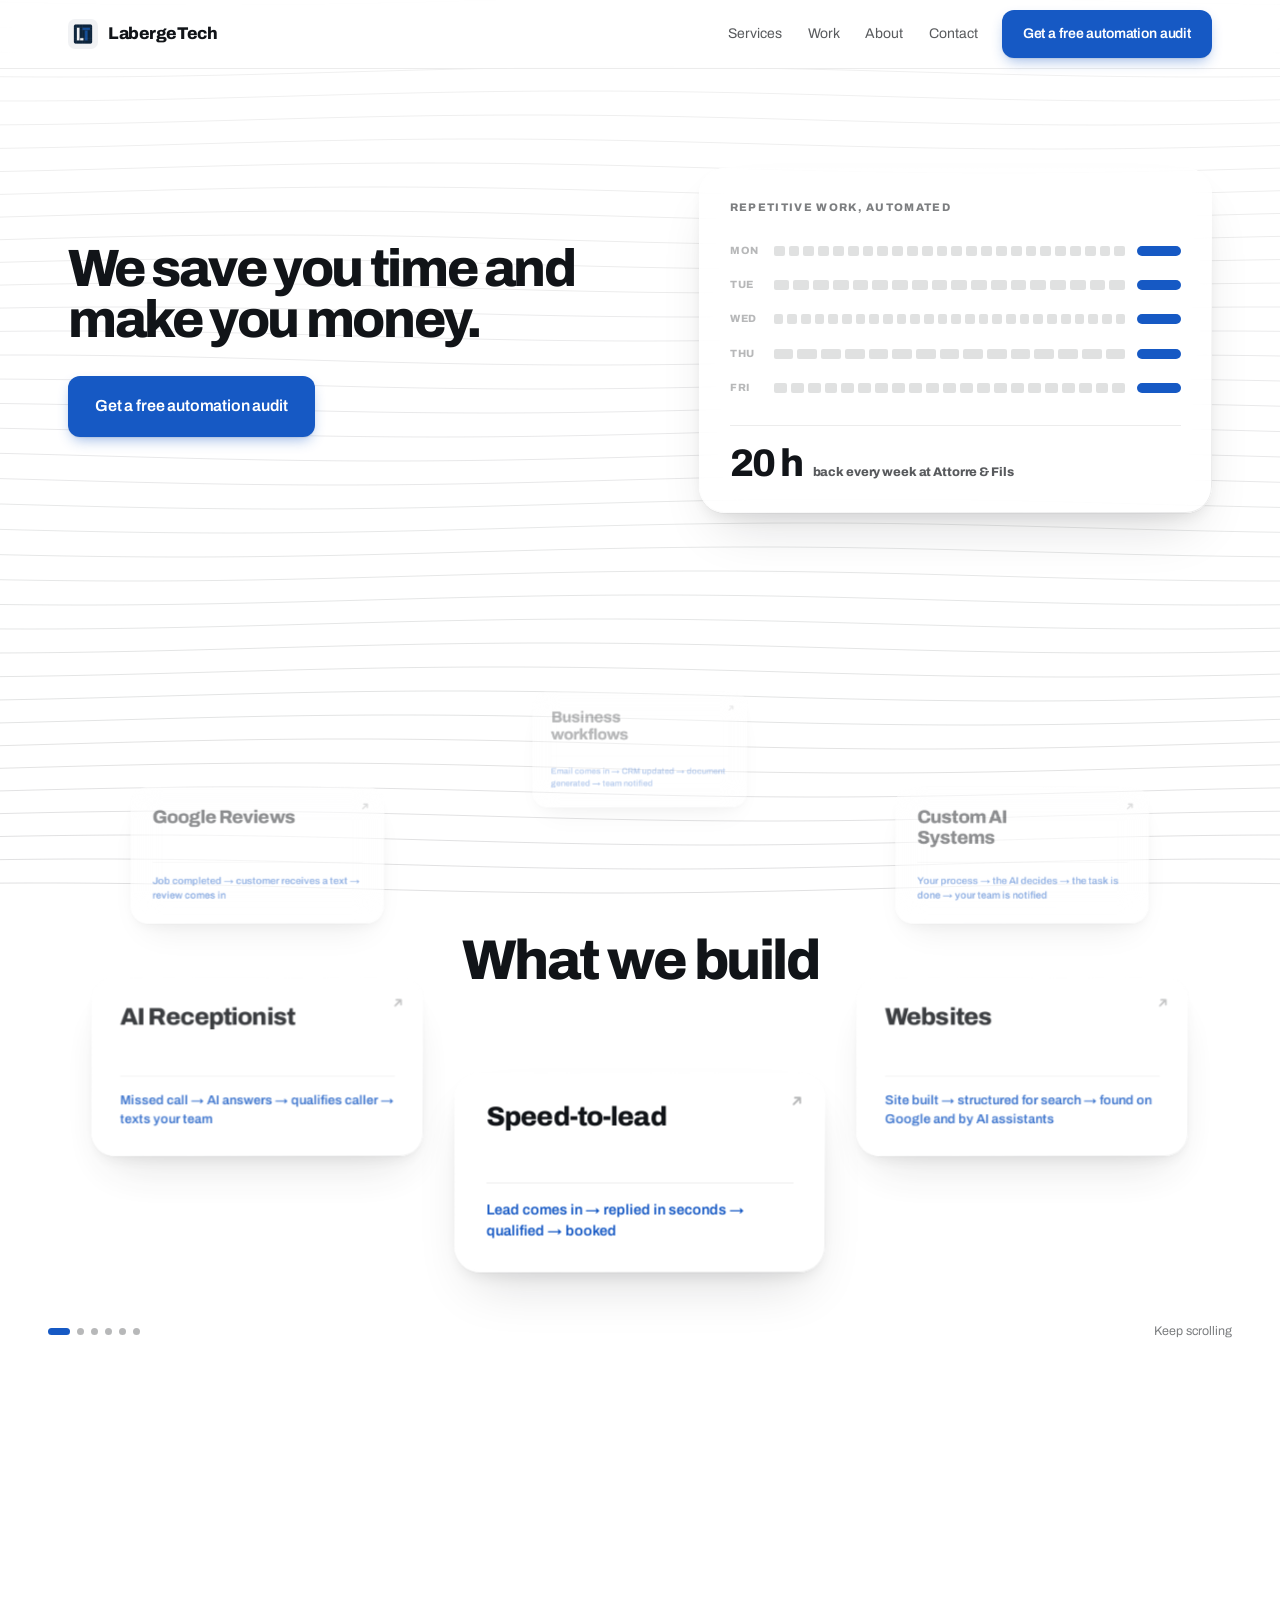
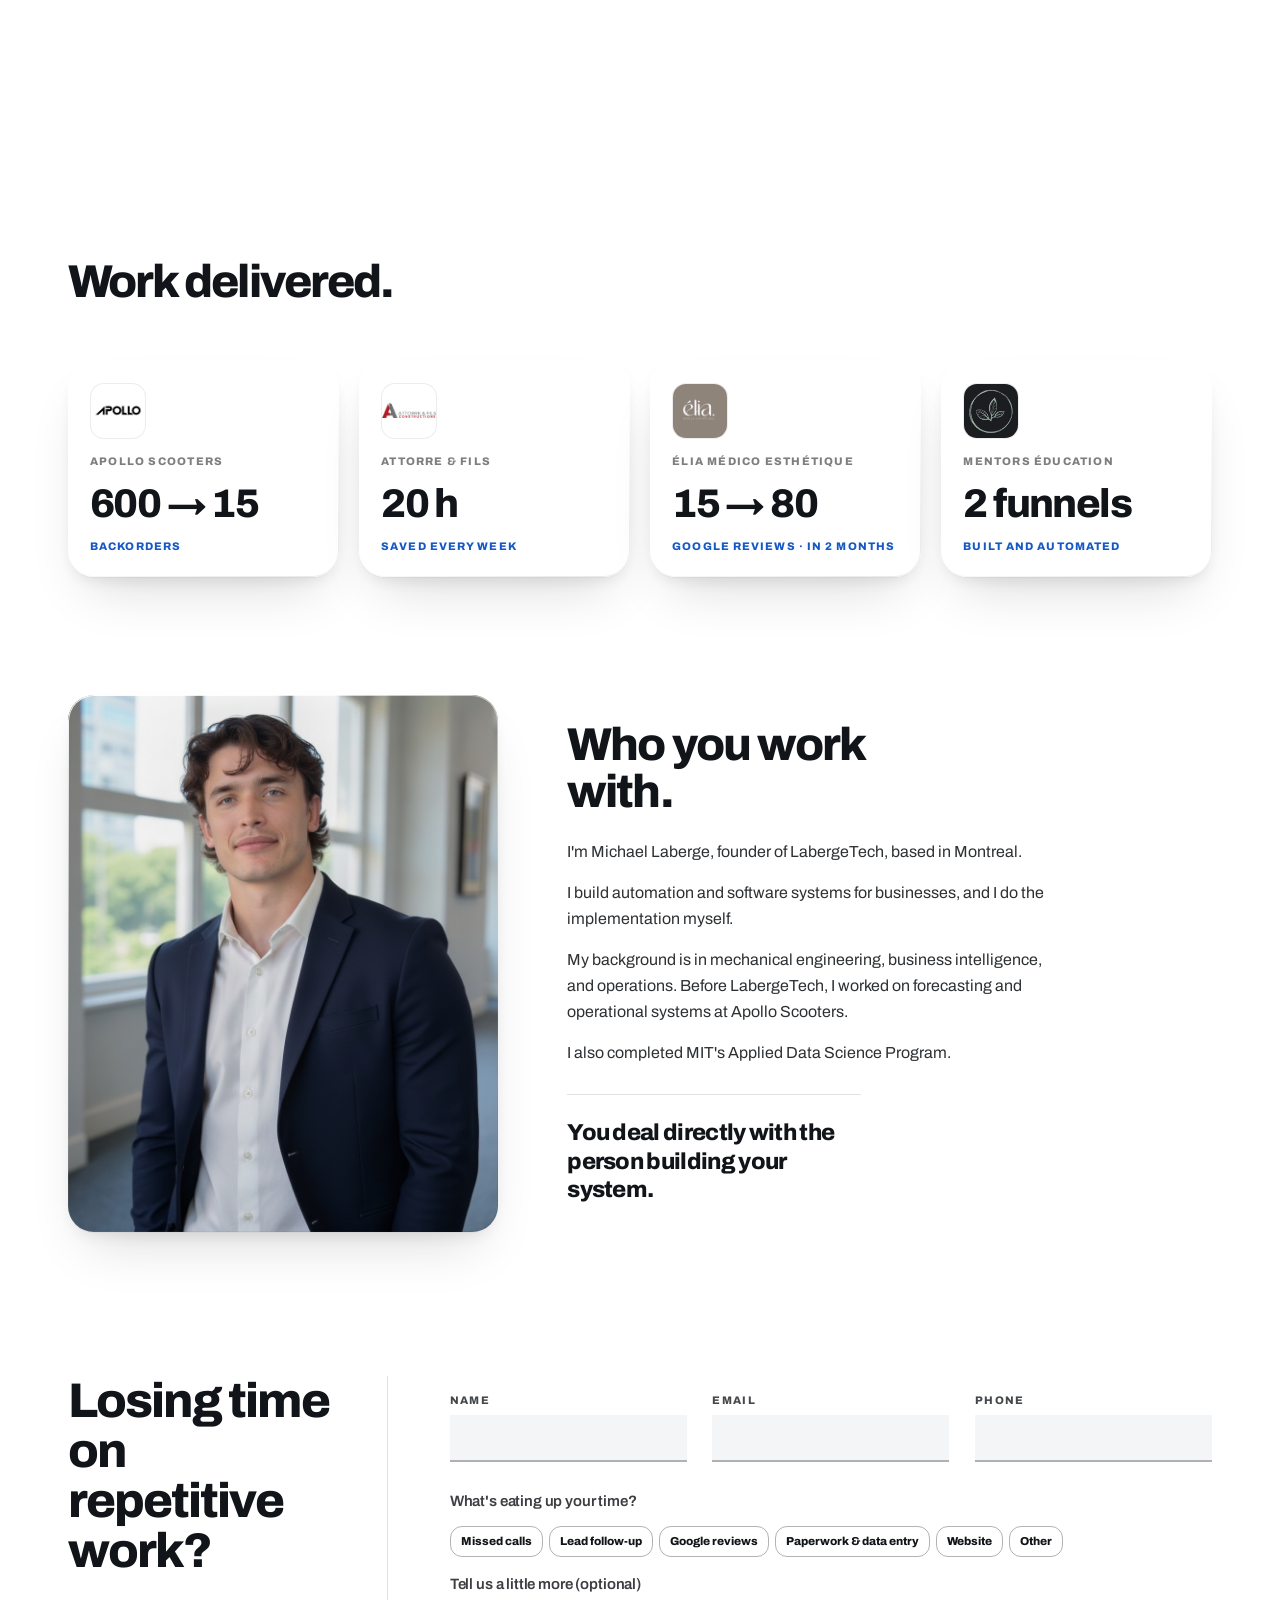
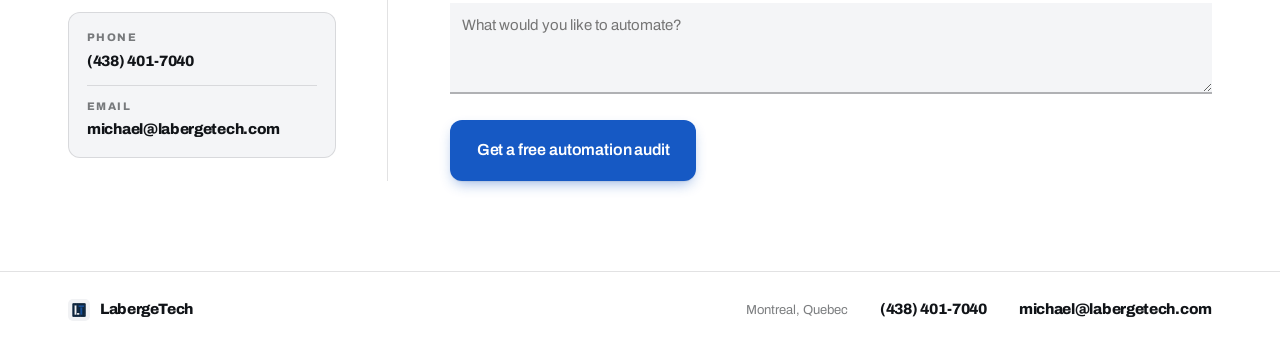
==== commit 6e46d263: "Give the hero a visual: a week of repetitive work, and what replaces it The hero splits into two col" ====
--- a/index.html
+++ b/index.html
@@ -127,9 +127,55 @@
 
 /* ── hero ───────────────────────────────────────────────────────────── */
 .hero { padding-block: clamp(64px, 11vh, 128px) clamp(36px, 5vh, 68px); }
+.hero-grid { display: grid; grid-template-columns: 1fr; align-items: center;
+  gap: clamp(34px, 5vh, 54px); }
 .hero h1 { margin: 0 0 30px; font-size: clamp(44px, 7.4vw, 94px); line-height: .97;
   letter-spacing: -.045em; font-weight: 800; max-width: 15ch; text-wrap: balance; }
 .hero-actions { display: flex; flex-wrap: wrap; gap: 12px; }
+@media (min-width: 1040px) {
+  .hero-grid { grid-template-columns: minmax(0, 1.05fr) minmax(0, .95fr);
+    gap: clamp(40px, 5vw, 80px); }
+  .hero h1 { font-size: clamp(40px, 4.1vw, 64px); max-width: none; }
+}
+
+/* ─────────────────────────────────────────────────────────────────────────
+   The ledger. A week of repetitive work on the left of each row, the single
+   automated run that replaces it on the right. No invented figures: the one
+   number here is the result already published for Attorre & Fils further
+   down the page.
+   ───────────────────────────────────────────────────────────────────── */
+.ledger { margin: 0; padding: clamp(24px, 2.4vw, 32px); border-radius: var(--r-container);
+  background: var(--glass); backdrop-filter: blur(20px) saturate(1.55);
+  -webkit-backdrop-filter: blur(20px) saturate(1.55);
+  box-shadow: var(--shadow-card), inset 0 1px 0 rgba(255,255,255,.9); }
+.ledger-cap { margin: 0 0 18px; font-size: 11px; font-weight: 800; letter-spacing: .12em;
+  text-transform: uppercase; color: var(--ink-55); }
+.row { display: grid; grid-template-columns: 32px minmax(0, 1fr) 44px;
+  align-items: center; gap: 12px; padding: 9px 0; }
+.day { font-size: 10.5px; font-weight: 800; letter-spacing: .08em; color: var(--ink-30); }
+.marks { display: flex; gap: 4px; min-width: 0; }
+.mark { flex: 1 1 0; min-width: 0; height: 10px; border-radius: 2px;
+  background: color-mix(in srgb, var(--ink) 26%, transparent); }
+.run { height: 10px; border-radius: 99px; background: var(--accent);
+  transform-origin: left center; }
+.ledger-out { display: flex; align-items: baseline; flex-wrap: wrap; gap: 4px 10px;
+  margin-top: 20px; padding-top: 18px; border-top: 1px solid var(--glass-line); }
+.ledger-out .fig { margin: 0; font-size: clamp(30px, 3vw, 40px); font-weight: 800;
+  letter-spacing: -.04em; line-height: 1; font-variant-numeric: tabular-nums; }
+.ledger-out .lab { margin: 0; font-size: 12.5px; font-weight: 800; letter-spacing: -.01em;
+  color: var(--ink-70); }
+
+@media (prefers-reduced-motion: no-preference) {
+  .mark { transition: opacity .55s var(--ease), transform .55s var(--ease);
+    transition-delay: calc(var(--i) * 20ms); }
+  .ledger.in .mark { opacity: .5; }
+  .run { transform: scaleX(0);
+    transition: transform .6s var(--ease); transition-delay: calc(300ms + var(--r) * 80ms); }
+  .ledger.in .run { transform: scaleX(1); }
+}
+@media (prefers-reduced-motion: reduce) {
+  .mark { opacity: .5; }
+}
 
 /* ─────────────────────────────────────────────────────────────────────────
    The orbit. The heading holds the centre and the six systems travel round
@@ -369,9 +415,26 @@
 <main id="top">
 
   <section class="wrap hero">
-    <h1 class="reveal">We save you time and make you money.</h1>
-    <div class="hero-actions reveal">
-      <a class="btn btn-primary btn-lg" href="#contact">Get a free automation audit</a>
+    <div class="hero-grid">
+      <div>
+        <h1 class="reveal">We save you time and make you money.</h1>
+        <div class="hero-actions reveal">
+          <a class="btn btn-primary btn-lg" href="#contact">Get a free automation audit</a>
+        </div>
+      </div>
+      <figure class="ledger edge reveal" role="img"
+        aria-label="A week of repetitive tasks, each day replaced by a single automated run, returning 20 hours a week at Attorre and Fils.">
+        <p class="ledger-cap">Repetitive work, automated</p>
+          <div class="row"><span class="day">MON</span><span class="marks"><span class="mark" style="--i:0"></span><span class="mark" style="--i:1"></span><span class="mark" style="--i:2"></span><span class="mark" style="--i:3"></span><span class="mark" style="--i:4"></span><span class="mark" style="--i:5"></span><span class="mark" style="--i:6"></span><span class="mark" style="--i:7"></span><span class="mark" style="--i:8"></span><span class="mark" style="--i:9"></span><span class="mark" style="--i:10"></span><span class="mark" style="--i:11"></span><span class="mark" style="--i:12"></span><span class="mark" style="--i:13"></span><span class="mark" style="--i:14"></span><span class="mark" style="--i:15"></span><span class="mark" style="--i:16"></span><span class="mark" style="--i:17"></span><span class="mark" style="--i:18"></span><span class="mark" style="--i:19"></span><span class="mark" style="--i:20"></span><span class="mark" style="--i:21"></span><span class="mark" style="--i:22"></span><span class="mark" style="--i:23"></span></span><span class="run" style="--r:0"></span></div>
+          <div class="row"><span class="day">TUE</span><span class="marks"><span class="mark" style="--i:24"></span><span class="mark" style="--i:25"></span><span class="mark" style="--i:26"></span><span class="mark" style="--i:27"></span><span class="mark" style="--i:28"></span><span class="mark" style="--i:29"></span><span class="mark" style="--i:30"></span><span class="mark" style="--i:31"></span><span class="mark" style="--i:32"></span><span class="mark" style="--i:33"></span><span class="mark" style="--i:34"></span><span class="mark" style="--i:35"></span><span class="mark" style="--i:36"></span><span class="mark" style="--i:37"></span><span class="mark" style="--i:38"></span><span class="mark" style="--i:39"></span><span class="mark" style="--i:40"></span><span class="mark" style="--i:41"></span></span><span class="run" style="--r:1"></span></div>
+          <div class="row"><span class="day">WED</span><span class="marks"><span class="mark" style="--i:42"></span><span class="mark" style="--i:43"></span><span class="mark" style="--i:44"></span><span class="mark" style="--i:45"></span><span class="mark" style="--i:46"></span><span class="mark" style="--i:47"></span><span class="mark" style="--i:48"></span><span class="mark" style="--i:49"></span><span class="mark" style="--i:50"></span><span class="mark" style="--i:51"></span><span class="mark" style="--i:52"></span><span class="mark" style="--i:53"></span><span class="mark" style="--i:54"></span><span class="mark" style="--i:55"></span><span class="mark" style="--i:56"></span><span class="mark" style="--i:57"></span><span class="mark" style="--i:58"></span><span class="mark" style="--i:59"></span><span class="mark" style="--i:60"></span><span class="mark" style="--i:61"></span><span class="mark" style="--i:62"></span><span class="mark" style="--i:63"></span><span class="mark" style="--i:64"></span><span class="mark" style="--i:65"></span><span class="mark" style="--i:66"></span><span class="mark" style="--i:67"></span></span><span class="run" style="--r:2"></span></div>
+          <div class="row"><span class="day">THU</span><span class="marks"><span class="mark" style="--i:68"></span><span class="mark" style="--i:69"></span><span class="mark" style="--i:70"></span><span class="mark" style="--i:71"></span><span class="mark" style="--i:72"></span><span class="mark" style="--i:73"></span><span class="mark" style="--i:74"></span><span class="mark" style="--i:75"></span><span class="mark" style="--i:76"></span><span class="mark" style="--i:77"></span><span class="mark" style="--i:78"></span><span class="mark" style="--i:79"></span><span class="mark" style="--i:80"></span><span class="mark" style="--i:81"></span><span class="mark" style="--i:82"></span></span><span class="run" style="--r:3"></span></div>
+          <div class="row"><span class="day">FRI</span><span class="marks"><span class="mark" style="--i:83"></span><span class="mark" style="--i:84"></span><span class="mark" style="--i:85"></span><span class="mark" style="--i:86"></span><span class="mark" style="--i:87"></span><span class="mark" style="--i:88"></span><span class="mark" style="--i:89"></span><span class="mark" style="--i:90"></span><span class="mark" style="--i:91"></span><span class="mark" style="--i:92"></span><span class="mark" style="--i:93"></span><span class="mark" style="--i:94"></span><span class="mark" style="--i:95"></span><span class="mark" style="--i:96"></span><span class="mark" style="--i:97"></span><span class="mark" style="--i:98"></span><span class="mark" style="--i:99"></span><span class="mark" style="--i:100"></span><span class="mark" style="--i:101"></span><span class="mark" style="--i:102"></span><span class="mark" style="--i:103"></span></span><span class="run" style="--r:4"></span></div>
+        <div class="ledger-out">
+          <p class="fig">20 h</p>
+          <p class="lab">back every week at Attorre &amp; Fils</p>
+        </div>
+      </figure>
     </div>
   </section>
 
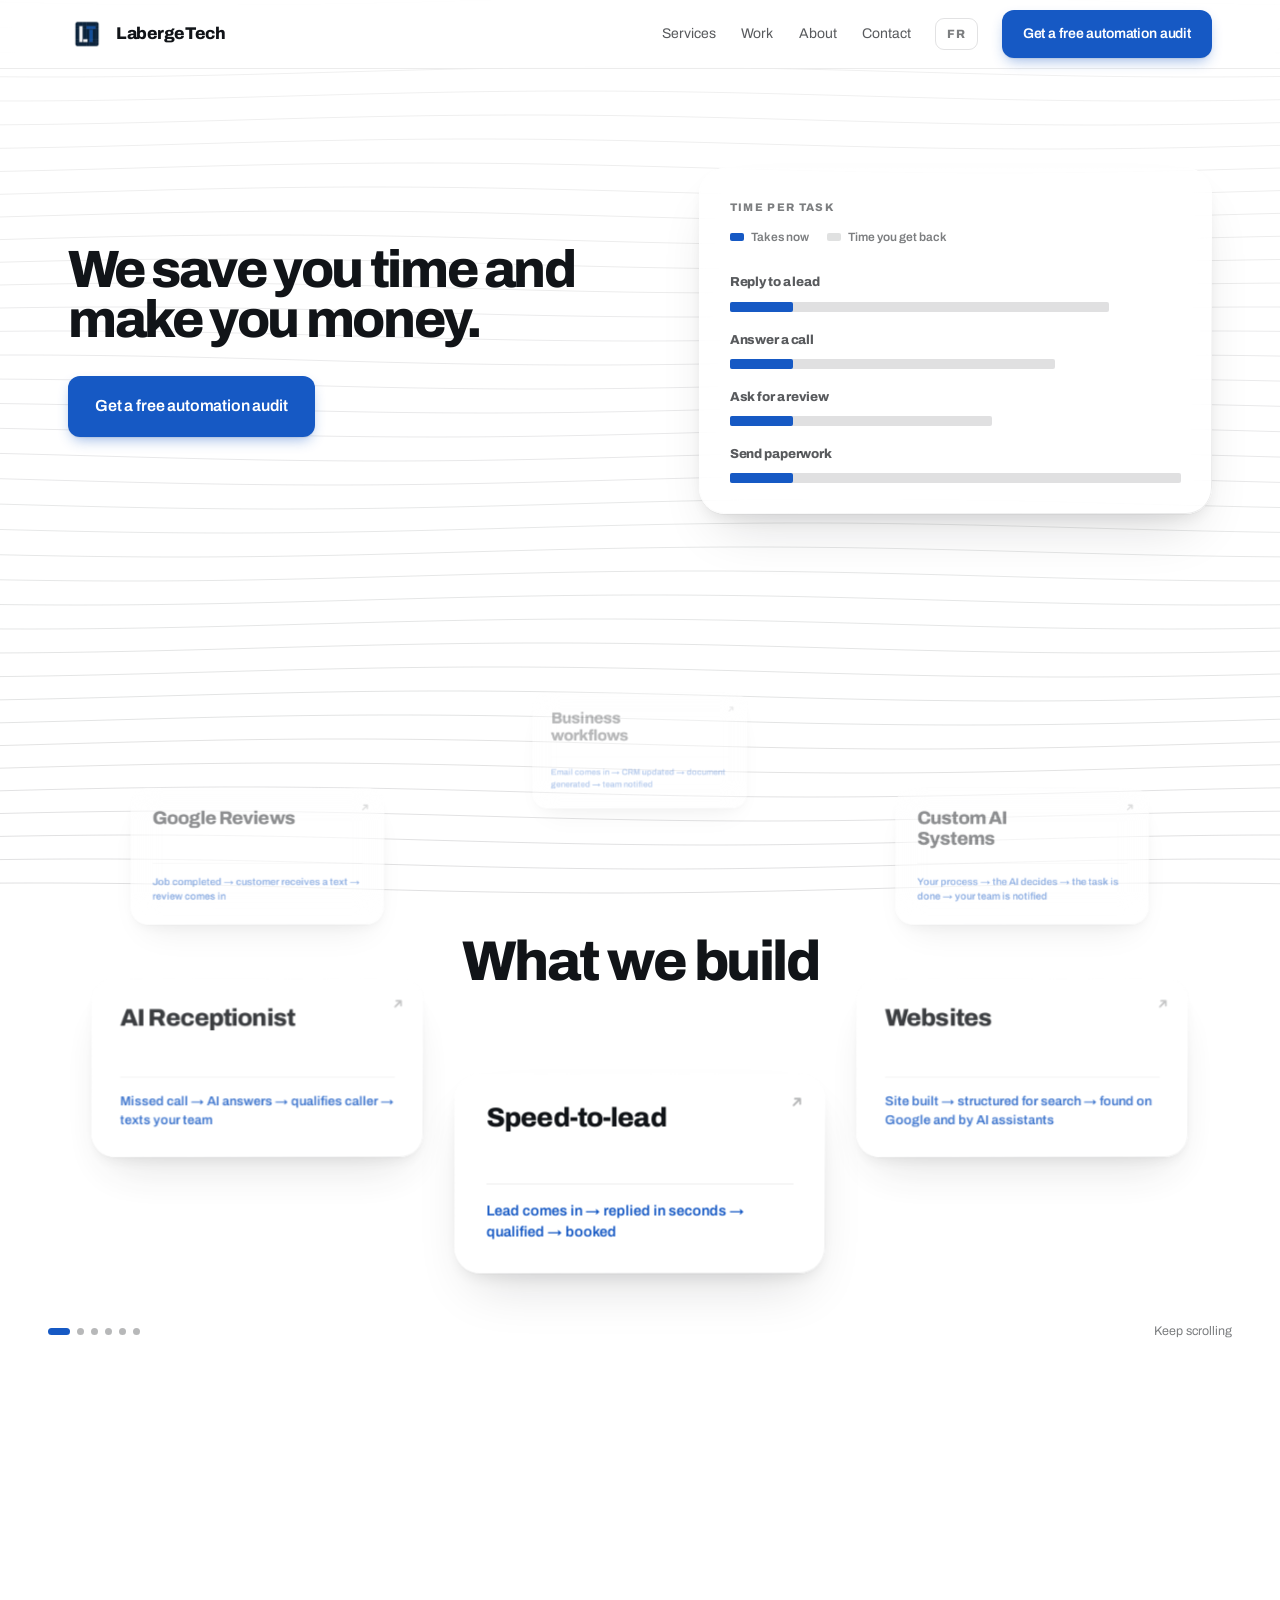
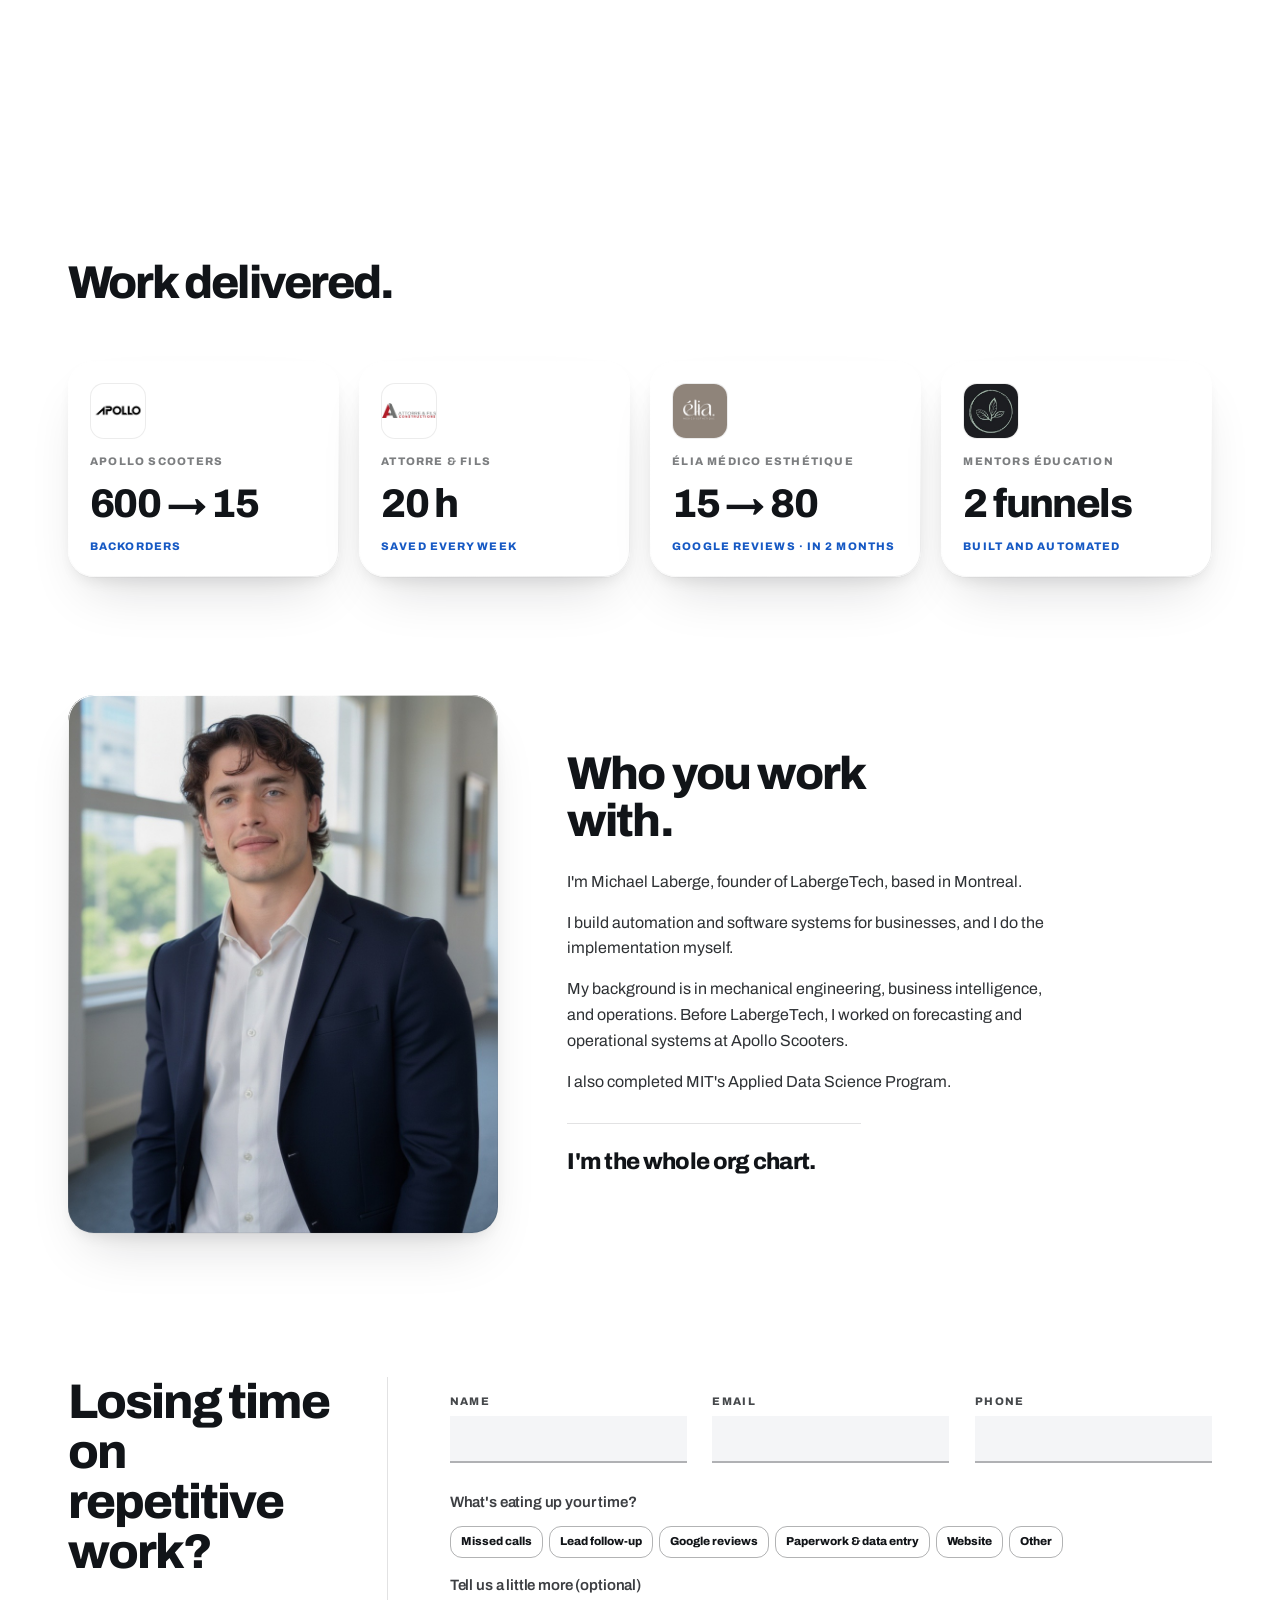
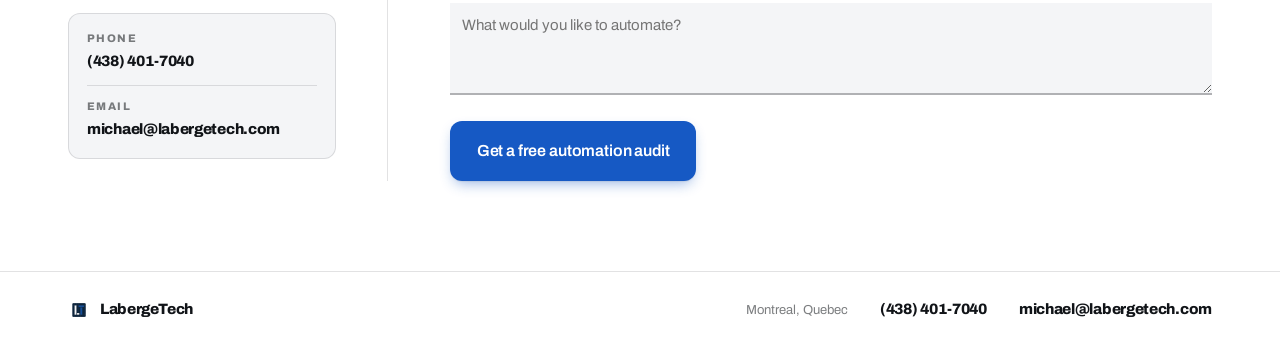
==== commit cea323f3: "Replace the about closer and shorten the French build heading Co-Authored-By: Claude Opus 5 <noreply" ====
--- a/index.html
+++ b/index.html
@@ -6,6 +6,9 @@
 <title>LabergeTech | Automation and AI systems</title>
 <meta name="description" content="We find the repetitive work in your business and automate it: lead follow-up, missed calls, Google reviews, paperwork.">
 <link rel="canonical" href="https://labergetech.com/">
+<link rel="alternate" hreflang="en" href="https://labergetech.com/">
+<link rel="alternate" hreflang="fr" href="https://labergetech.com/fr/">
+<link rel="alternate" hreflang="x-default" href="https://labergetech.com/">
 <link rel="icon" type="image/png" href="assets/logo.png">
 <meta property="og:title" content="LabergeTech | Automation and AI systems">
 <meta property="og:description" content="We find the repetitive work in your business and automate it: lead follow-up, missed calls, Google reviews, paperwork.">
@@ -13,6 +16,7 @@
 <meta property="og:site_name" content="LabergeTech">
 <meta property="og:url" content="https://labergetech.com/">
 <meta property="og:locale" content="en_CA">
+<meta property="og:locale:alternate" content="fr_CA">
 <meta property="og:image" content="https://labergetech.com/assets/og.png">
 <meta property="og:image:secure_url" content="https://labergetech.com/assets/og.png">
 <meta property="og:image:type" content="image/png">
@@ -45,6 +49,7 @@
 
   --glass: rgba(255, 255, 255, 0.76);
   --glass-line: color-mix(in srgb, var(--ink) 8%, transparent);
+  --track: color-mix(in srgb, var(--ink) 13%, transparent);
 
   --shadow-card: 0 1px 1px rgba(17,20,24,.04), 0 8px 18px -6px rgba(17,20,24,.10), 0 28px 56px -20px rgba(17,20,24,.16);
   --shadow-lift: 0 2px 2px rgba(17,20,24,.05), 0 16px 30px -8px rgba(17,20,24,.14), 0 48px 84px -28px rgba(17,20,24,.22);
@@ -98,17 +103,22 @@
   height: 68px; display: flex; align-items: center; gap: 24px; }
 .brand { display: flex; align-items: center; gap: 10px; margin-right: auto;
   font-weight: 800; font-size: 17px; letter-spacing: -.025em; color: var(--ink); text-decoration: none; }
-.brand-mark { width: 30px; height: 30px; border-radius: 7px; flex: none; display: block; }
+.brand-mark { width: 38px; height: 38px; border-radius: 9px; flex: none; display: block; }
 .foot .brand-mark { width: 22px; height: 22px; border-radius: 5px; }
 .nav-links { display: flex; align-items: center; gap: clamp(14px, 2vw, 28px); }
 .nav-links a { font-size: 14px; color: var(--ink-70); text-decoration: none; transition: color .18s var(--ease); }
 .nav-links a:hover { color: var(--ink); }
+.lang { flex: none; font-size: 12px; font-weight: 800; letter-spacing: .06em;
+  color: var(--ink-55); text-decoration: none; padding: 6px 11px; border-radius: 9px;
+  border: 1px solid var(--line);
+  transition: color .18s var(--ease), border-color .18s var(--ease); }
+.lang:hover { color: var(--ink); border-color: var(--ink-30); }
 .nav .btn .sm { display: none; }
 @media (max-width: 760px) {
   .nav-links { display: none; }
   .nav-in { height: 60px; gap: 12px; }
   .brand { font-size: 15px; }
-  .brand-mark { width: 26px; height: 26px; }
+  .brand-mark { width: 32px; height: 32px; border-radius: 8px; }
   .nav .btn { padding: 10px 15px; font-size: 13px; }
   .nav .btn .lg { display: none; }
   .nav .btn .sm { display: inline; }
@@ -139,42 +149,46 @@
 }
 
 /* ─────────────────────────────────────────────────────────────────────────
-   The ledger. A week of repetitive work on the left of each row, the single
-   automated run that replaces it on the right. No invented figures: the one
-   number here is the result already published for Attorre & Fils further
-   down the page.
+   Time per task. One track per row: the pale length is the task done by hand,
+   the accent length is the same task once it runs itself. Deliberately
+   schematic. There are no units and no axis because there is no measurement
+   behind it, only a direction.
    ───────────────────────────────────────────────────────────────────── */
-.ledger { margin: 0; padding: clamp(24px, 2.4vw, 32px); border-radius: var(--r-container);
+.tasks { margin: 0; padding: clamp(24px, 2.4vw, 32px); border-radius: var(--r-container);
   background: var(--glass); backdrop-filter: blur(20px) saturate(1.55);
   -webkit-backdrop-filter: blur(20px) saturate(1.55);
   box-shadow: var(--shadow-card), inset 0 1px 0 rgba(255,255,255,.9); }
-.ledger-cap { margin: 0 0 18px; font-size: 11px; font-weight: 800; letter-spacing: .12em;
+
+.tasks-cap { margin: 0 0 12px; font-size: 11px; font-weight: 800; letter-spacing: .12em;
   text-transform: uppercase; color: var(--ink-55); }
-.row { display: grid; grid-template-columns: 32px minmax(0, 1fr) 44px;
-  align-items: center; gap: 12px; padding: 9px 0; }
-.day { font-size: 10.5px; font-weight: 800; letter-spacing: .08em; color: var(--ink-30); }
-.marks { display: flex; gap: 4px; min-width: 0; }
-.mark { flex: 1 1 0; min-width: 0; height: 10px; border-radius: 2px;
-  background: color-mix(in srgb, var(--ink) 26%, transparent); }
-.run { height: 10px; border-radius: 99px; background: var(--accent);
-  transform-origin: left center; }
-.ledger-out { display: flex; align-items: baseline; flex-wrap: wrap; gap: 4px 10px;
-  margin-top: 20px; padding-top: 18px; border-top: 1px solid var(--glass-line); }
-.ledger-out .fig { margin: 0; font-size: clamp(30px, 3vw, 40px); font-weight: 800;
-  letter-spacing: -.04em; line-height: 1; font-variant-numeric: tabular-nums; }
-.ledger-out .lab { margin: 0; font-size: 12.5px; font-weight: 800; letter-spacing: -.01em;
+/* Sentence case and a lighter weight, so the key reads as a key and does not
+   compete with the caption sitting directly above it. */
+.tasks-key { display: flex; flex-wrap: wrap; gap: 6px 18px; margin: 0 0 26px;
+  font-size: 12px; font-weight: 600; color: var(--ink-55); }
+.tasks-key span { display: flex; align-items: center; gap: 7px; }
+.tasks-key span::before { content: ""; width: 14px; height: 8px; border-radius: 2px;
+  background: var(--track); }
+.tasks-key .is-auto::before { background: var(--accent); }
+
+.task + .task { margin-top: 18px; }
+.task-name { margin: 0 0 9px; font-size: 13px; font-weight: 800; letter-spacing: -.01em;
   color: var(--ink-70); }
+.task-track { position: relative; height: 10px; }
+.task-track i { position: absolute; left: 0; top: 0; height: 100%; border-radius: 2px; }
+.by-hand   { width: var(--w); background: var(--track); }
+.automated { width: var(--auto); background: var(--accent); }
 
 @media (prefers-reduced-motion: no-preference) {
-  .mark { transition: opacity .55s var(--ease), transform .55s var(--ease);
-    transition-delay: calc(var(--i) * 20ms); }
-  .ledger.in .mark { opacity: .5; }
-  .run { transform: scaleX(0);
-    transition: transform .6s var(--ease); transition-delay: calc(300ms + var(--r) * 80ms); }
-  .ledger.in .run { transform: scaleX(1); }
-}
-@media (prefers-reduced-motion: reduce) {
-  .mark { opacity: .5; }
+  /* The hand length draws first and the automated length lands inside it, so
+     the shortening is something you watch happen rather than a state you find. */
+  /* The delay rides in on a custom property. Setting transition-delay from a
+     separate, lower-specificity rule loses to the shorthand here and silently
+     flattens the stagger to zero. */
+  .task-track i { width: 0; transition: width .45s var(--ease) var(--d, 0s); }
+  .by-hand   { --d: calc(var(--i) * 100ms); }
+  .automated { --d: calc(var(--i) * 100ms + 260ms); }
+  .tasks.in .by-hand   { width: var(--w); }
+  .tasks.in .automated { width: var(--auto); }
 }
 
 /* ─────────────────────────────────────────────────────────────────────────
@@ -401,14 +415,15 @@
 
 <header class="nav">
   <div class="nav-in">
-    <a class="brand" href="#top"><img class="brand-mark" src="assets/logo.png" alt="" width="30" height="30">LabergeTech</a>
+    <a class="brand" href="#top"><img class="brand-mark" src="assets/logo.png" alt="" width="38" height="38">LabergeTech</a>
     <nav class="nav-links">
       <a href="#build">Services</a>
       <a href="#work">Work</a>
       <a href="#about">About</a>
       <a href="#contact">Contact</a>
     </nav>
-    <a class="btn btn-primary" href="#contact"><span class="lg">Get a free automation audit</span><span class="sm">Free audit</span></a>
+    <a class="lang" href="/fr/" hreflang="fr" lang="fr">FR</a>
+  <a class="btn btn-primary" href="#contact"><span class="lg">Get a free automation audit</span><span class="sm">Free audit</span></a>
   </div>
 </header>
 
@@ -422,17 +437,27 @@
           <a class="btn btn-primary btn-lg" href="#contact">Get a free automation audit</a>
         </div>
       </div>
-      <figure class="ledger edge reveal" role="img"
-        aria-label="A week of repetitive tasks, each day replaced by a single automated run, returning 20 hours a week at Attorre and Fils.">
-        <p class="ledger-cap">Repetitive work, automated</p>
-          <div class="row"><span class="day">MON</span><span class="marks"><span class="mark" style="--i:0"></span><span class="mark" style="--i:1"></span><span class="mark" style="--i:2"></span><span class="mark" style="--i:3"></span><span class="mark" style="--i:4"></span><span class="mark" style="--i:5"></span><span class="mark" style="--i:6"></span><span class="mark" style="--i:7"></span><span class="mark" style="--i:8"></span><span class="mark" style="--i:9"></span><span class="mark" style="--i:10"></span><span class="mark" style="--i:11"></span><span class="mark" style="--i:12"></span><span class="mark" style="--i:13"></span><span class="mark" style="--i:14"></span><span class="mark" style="--i:15"></span><span class="mark" style="--i:16"></span><span class="mark" style="--i:17"></span><span class="mark" style="--i:18"></span><span class="mark" style="--i:19"></span><span class="mark" style="--i:20"></span><span class="mark" style="--i:21"></span><span class="mark" style="--i:22"></span><span class="mark" style="--i:23"></span></span><span class="run" style="--r:0"></span></div>
-          <div class="row"><span class="day">TUE</span><span class="marks"><span class="mark" style="--i:24"></span><span class="mark" style="--i:25"></span><span class="mark" style="--i:26"></span><span class="mark" style="--i:27"></span><span class="mark" style="--i:28"></span><span class="mark" style="--i:29"></span><span class="mark" style="--i:30"></span><span class="mark" style="--i:31"></span><span class="mark" style="--i:32"></span><span class="mark" style="--i:33"></span><span class="mark" style="--i:34"></span><span class="mark" style="--i:35"></span><span class="mark" style="--i:36"></span><span class="mark" style="--i:37"></span><span class="mark" style="--i:38"></span><span class="mark" style="--i:39"></span><span class="mark" style="--i:40"></span><span class="mark" style="--i:41"></span></span><span class="run" style="--r:1"></span></div>
-          <div class="row"><span class="day">WED</span><span class="marks"><span class="mark" style="--i:42"></span><span class="mark" style="--i:43"></span><span class="mark" style="--i:44"></span><span class="mark" style="--i:45"></span><span class="mark" style="--i:46"></span><span class="mark" style="--i:47"></span><span class="mark" style="--i:48"></span><span class="mark" style="--i:49"></span><span class="mark" style="--i:50"></span><span class="mark" style="--i:51"></span><span class="mark" style="--i:52"></span><span class="mark" style="--i:53"></span><span class="mark" style="--i:54"></span><span class="mark" style="--i:55"></span><span class="mark" style="--i:56"></span><span class="mark" style="--i:57"></span><span class="mark" style="--i:58"></span><span class="mark" style="--i:59"></span><span class="mark" style="--i:60"></span><span class="mark" style="--i:61"></span><span class="mark" style="--i:62"></span><span class="mark" style="--i:63"></span><span class="mark" style="--i:64"></span><span class="mark" style="--i:65"></span><span class="mark" style="--i:66"></span><span class="mark" style="--i:67"></span></span><span class="run" style="--r:2"></span></div>
-          <div class="row"><span class="day">THU</span><span class="marks"><span class="mark" style="--i:68"></span><span class="mark" style="--i:69"></span><span class="mark" style="--i:70"></span><span class="mark" style="--i:71"></span><span class="mark" style="--i:72"></span><span class="mark" style="--i:73"></span><span class="mark" style="--i:74"></span><span class="mark" style="--i:75"></span><span class="mark" style="--i:76"></span><span class="mark" style="--i:77"></span><span class="mark" style="--i:78"></span><span class="mark" style="--i:79"></span><span class="mark" style="--i:80"></span><span class="mark" style="--i:81"></span><span class="mark" style="--i:82"></span></span><span class="run" style="--r:3"></span></div>
-          <div class="row"><span class="day">FRI</span><span class="marks"><span class="mark" style="--i:83"></span><span class="mark" style="--i:84"></span><span class="mark" style="--i:85"></span><span class="mark" style="--i:86"></span><span class="mark" style="--i:87"></span><span class="mark" style="--i:88"></span><span class="mark" style="--i:89"></span><span class="mark" style="--i:90"></span><span class="mark" style="--i:91"></span><span class="mark" style="--i:92"></span><span class="mark" style="--i:93"></span><span class="mark" style="--i:94"></span><span class="mark" style="--i:95"></span><span class="mark" style="--i:96"></span><span class="mark" style="--i:97"></span><span class="mark" style="--i:98"></span><span class="mark" style="--i:99"></span><span class="mark" style="--i:100"></span><span class="mark" style="--i:101"></span><span class="mark" style="--i:102"></span><span class="mark" style="--i:103"></span></span><span class="run" style="--r:4"></span></div>
-        <div class="ledger-out">
-          <p class="fig">20 h</p>
-          <p class="lab">back every week at Attorre &amp; Fils</p>
+      <figure class="tasks edge reveal" style="--auto: 14%" role="img"
+        aria-label="Time per task. For each of four repetitive tasks, the short blue length is how long it takes once automated, and the rest of the track is the time you no longer spend on it.">
+        <figcaption class="tasks-cap">Time per task</figcaption>
+        <div class="tasks-key">
+          <span class="is-auto">Takes now</span><span>Time you get back</span>
+        </div>
+        <div class="task" style="--i:0; --w:84%">
+          <p class="task-name">Reply to a lead</p>
+          <div class="task-track"><i class="by-hand"></i><i class="automated"></i></div>
+        </div>
+        <div class="task" style="--i:1; --w:72%">
+          <p class="task-name">Answer a call</p>
+          <div class="task-track"><i class="by-hand"></i><i class="automated"></i></div>
+        </div>
+        <div class="task" style="--i:2; --w:58%">
+          <p class="task-name">Ask for a review</p>
+          <div class="task-track"><i class="by-hand"></i><i class="automated"></i></div>
+        </div>
+        <div class="task" style="--i:3; --w:100%">
+          <p class="task-name">Send paperwork</p>
+          <div class="task-track"><i class="by-hand"></i><i class="automated"></i></div>
         </div>
       </figure>
     </div>
@@ -524,7 +549,7 @@
         <p>I build automation and software systems for businesses, and I do the implementation myself.</p>
         <p>My background is in mechanical engineering, business intelligence, and operations. Before LabergeTech, I worked on forecasting and operational systems at Apollo Scooters.</p>
         <p>I also completed MIT's Applied Data Science Program.</p>
-        <p class="punch">You deal directly with the person building your system.</p>
+        <p class="punch">I'm the whole org chart.</p>
       </div>
     </div>
   </section>
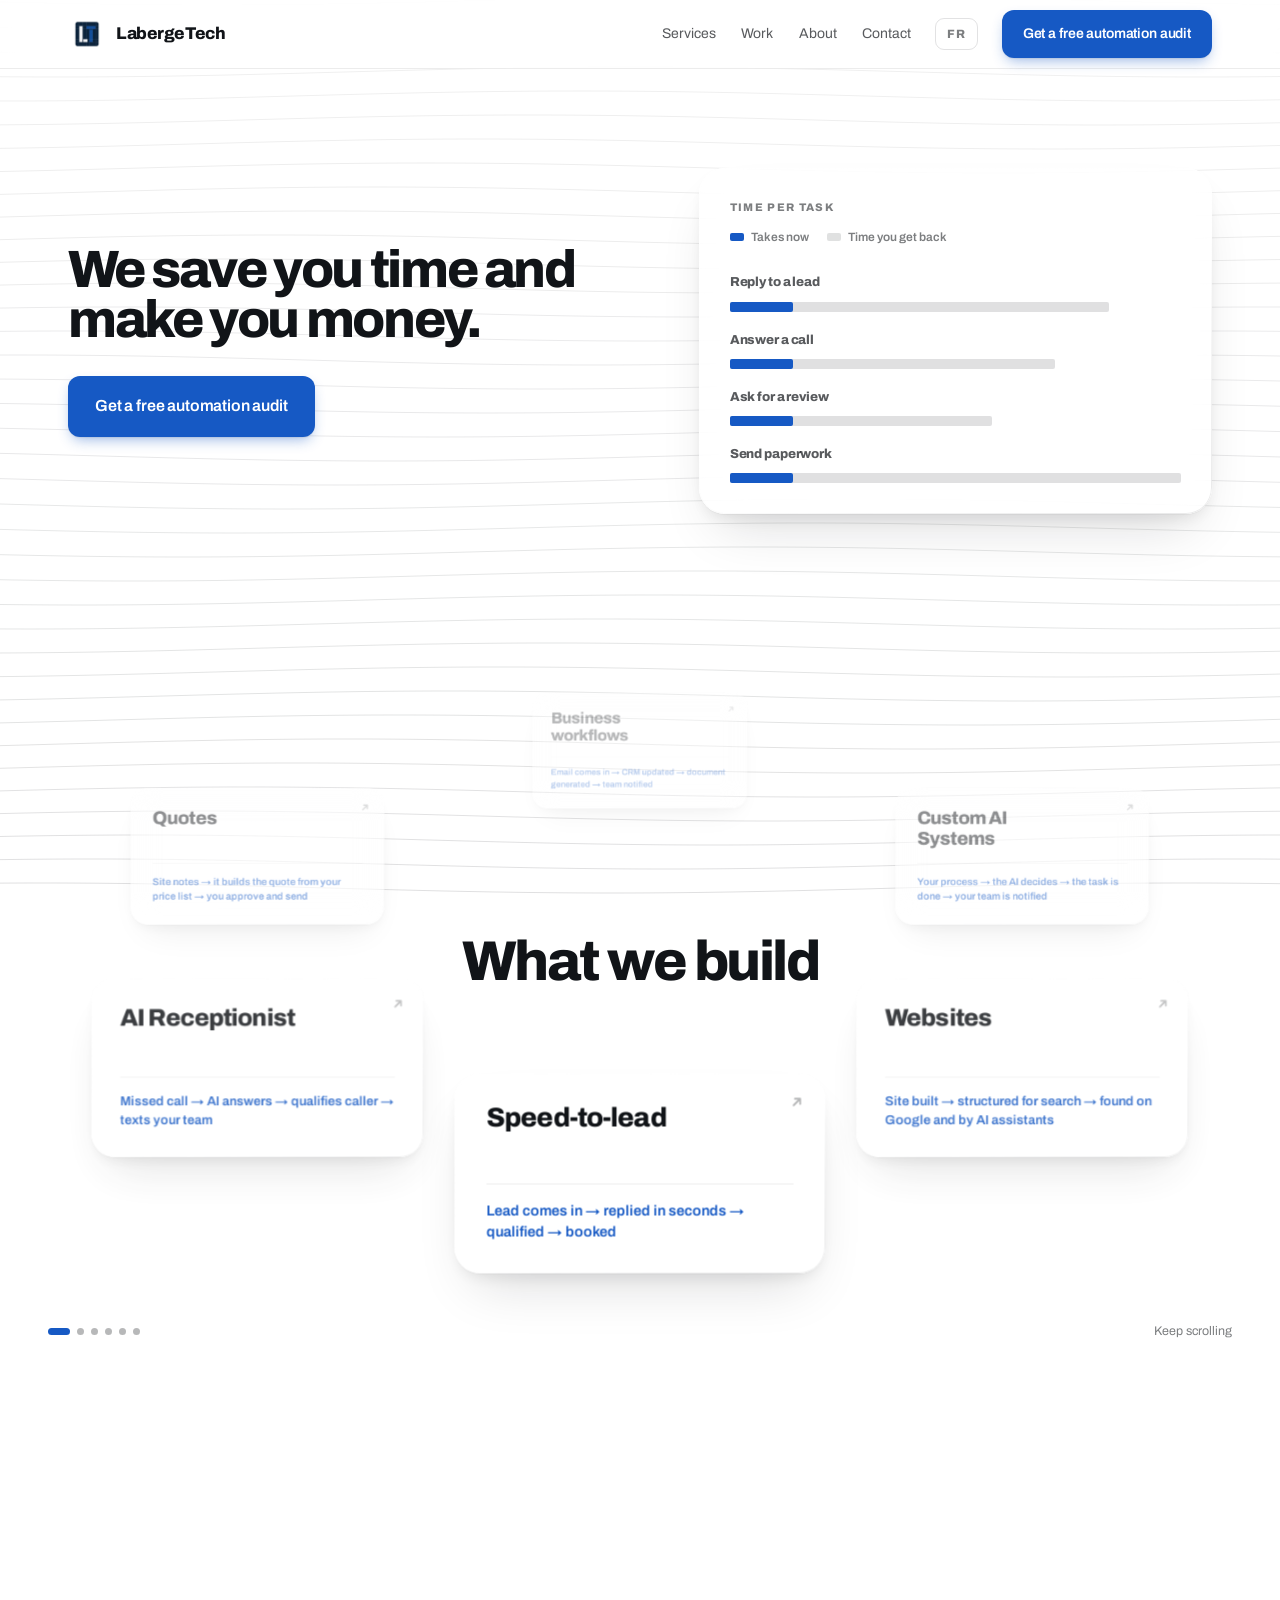
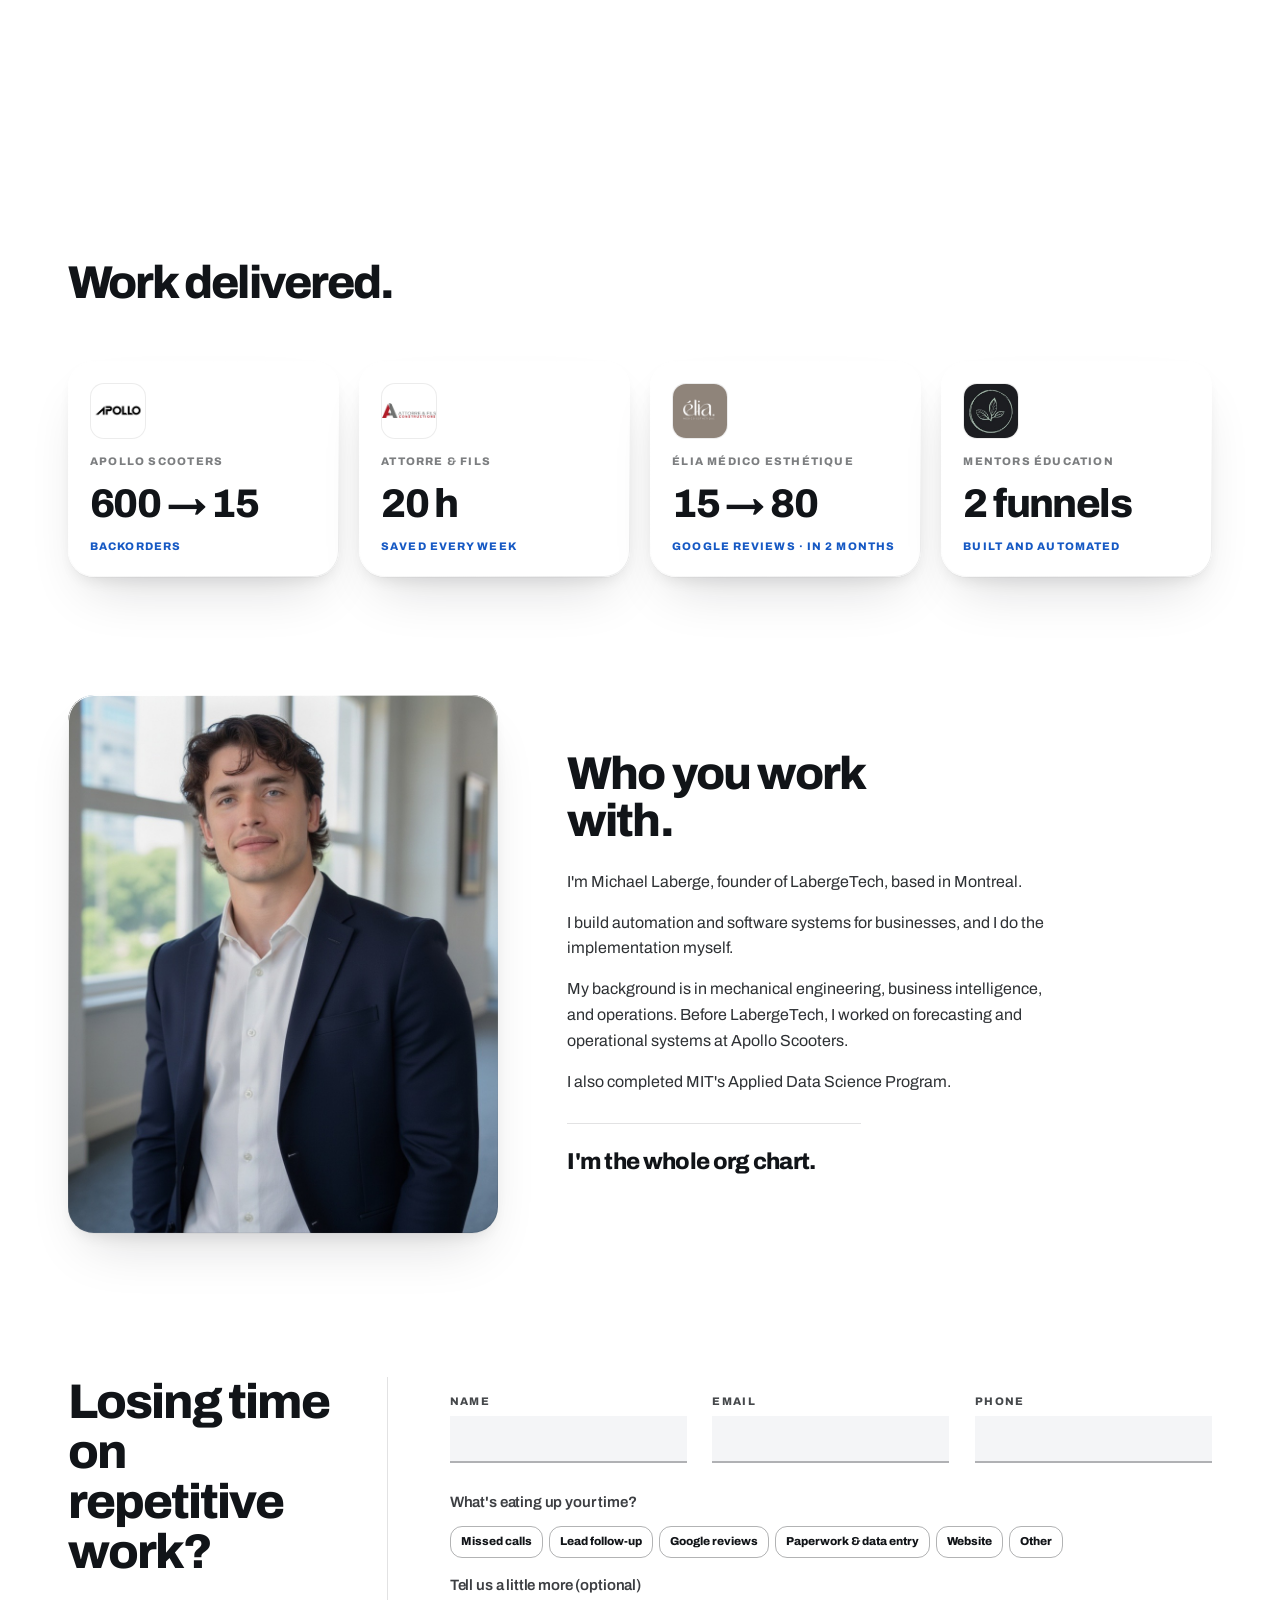
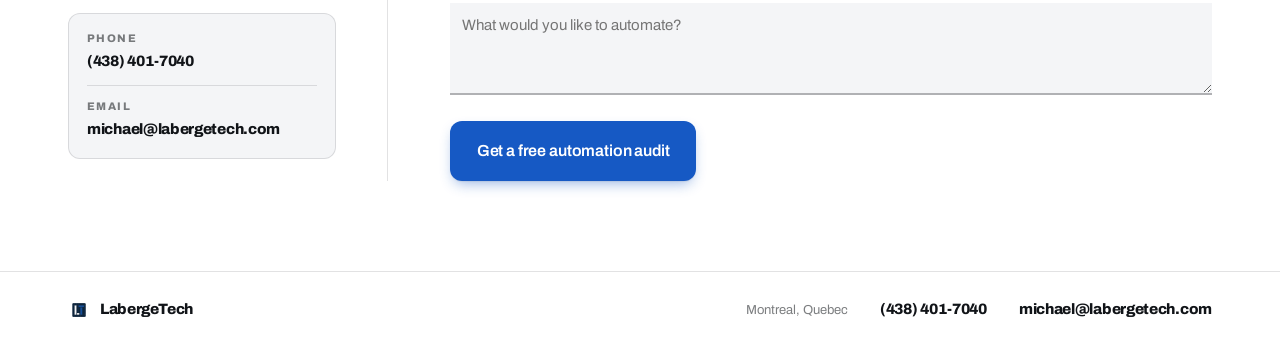
==== commit 36b24227: "Replace Google reviews card with Soumissions/Quotes Co-Authored-By: Claude Opus 5.5 <noreply@anthrop" ====
--- a/index.html
+++ b/index.html
@@ -480,8 +480,8 @@
         </a>
 
         <a class="card edge" href="#contact"><svg class="go" width="13" height="13" viewBox="0 0 12 12" fill="none" aria-hidden="true"><path d="M3 9L9 3M9 3H4.2M9 3v4.8" stroke="currentColor" stroke-width="1.7" stroke-linecap="round" stroke-linejoin="round"/></svg>
-          <h3>Google Reviews</h3>
-          <p class="flow">Job completed &rarr; customer receives a text &rarr; review comes in</p>
+          <h3>Quotes</h3>
+          <p class="flow">Site notes &rarr; it builds the quote from your price list &rarr; you approve and send</p>
         </a>
 
         <a class="card edge" href="#contact"><svg class="go" width="13" height="13" viewBox="0 0 12 12" fill="none" aria-hidden="true"><path d="M3 9L9 3M9 3H4.2M9 3v4.8" stroke="currentColor" stroke-width="1.7" stroke-linecap="round" stroke-linejoin="round"/></svg>
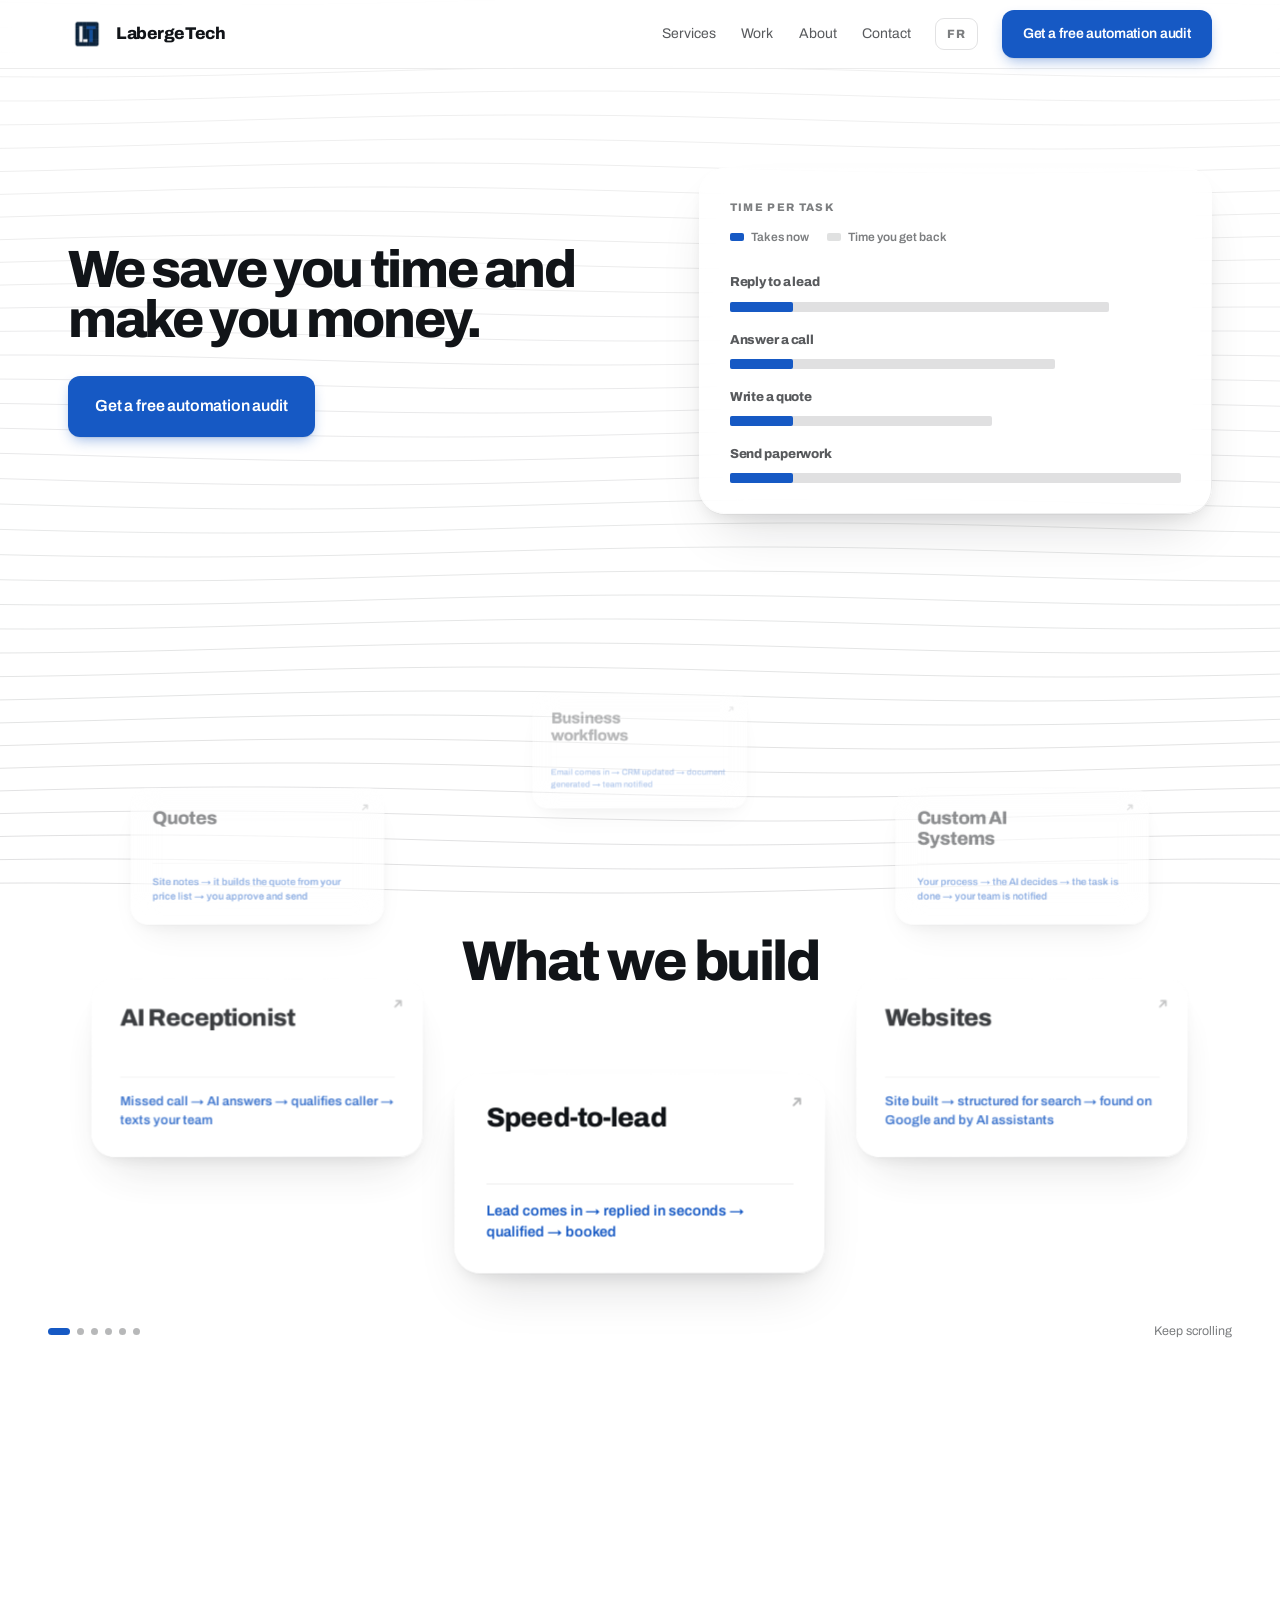
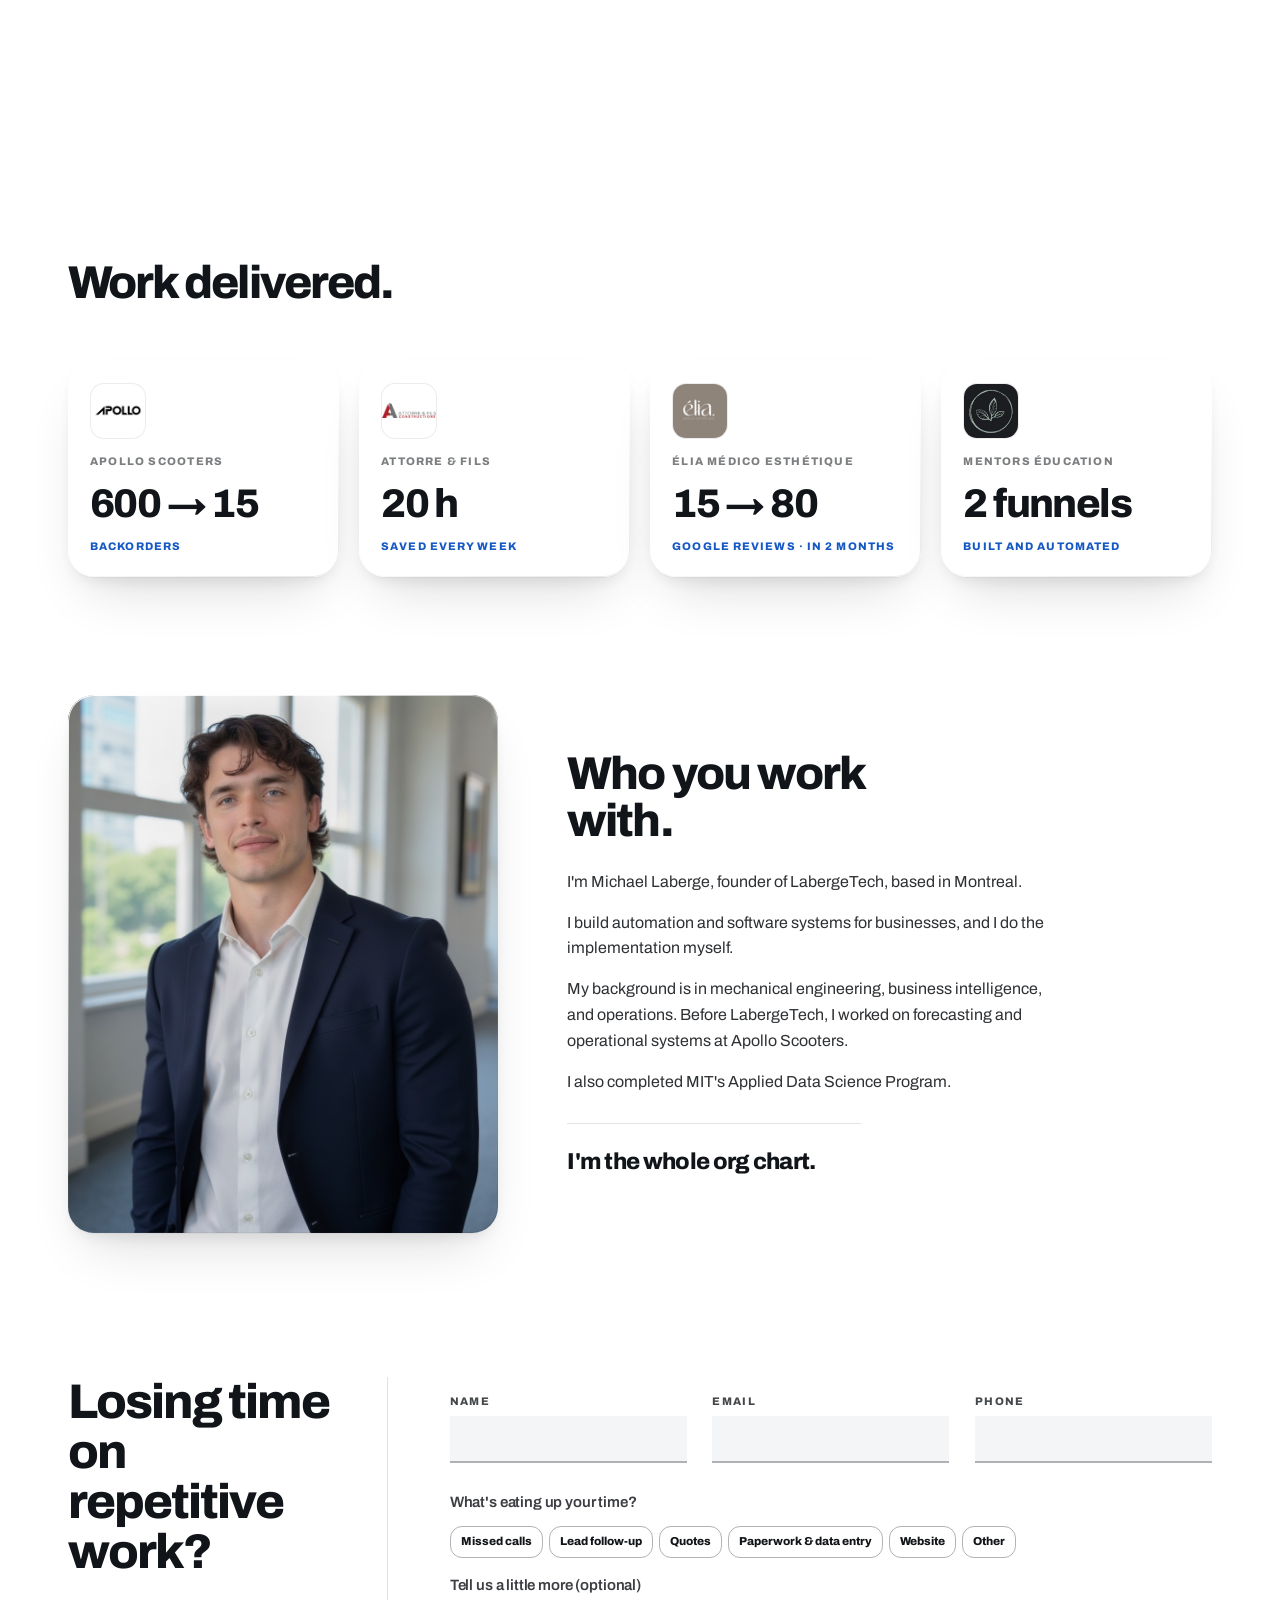
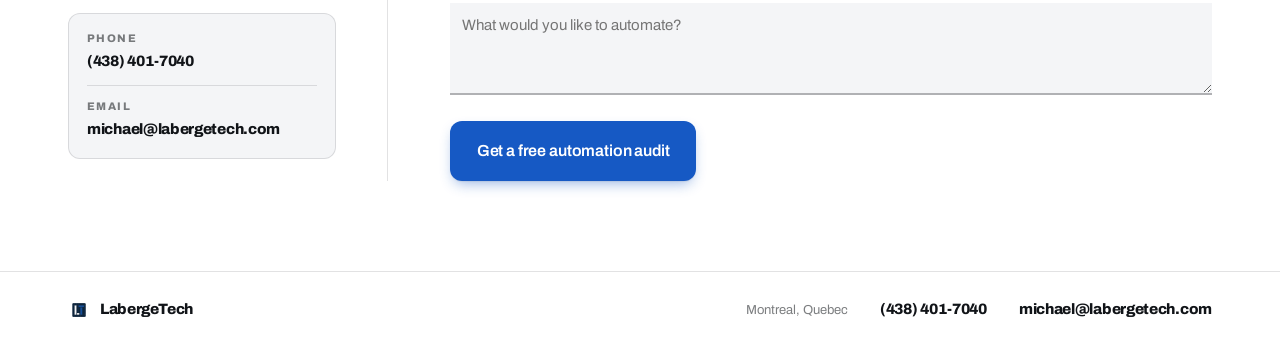
==== commit df645c95: "Replace remaining Google reviews mentions with quotes Co-Authored-By: Claude Opus 5.5 <noreply@anthr" ====
--- a/index.html
+++ b/index.html
@@ -4,14 +4,14 @@
 <meta charset="utf-8">
 <meta name="viewport" content="width=device-width, initial-scale=1">
 <title>LabergeTech | Automation and AI systems</title>
-<meta name="description" content="We find the repetitive work in your business and automate it: lead follow-up, missed calls, Google reviews, paperwork.">
+<meta name="description" content="We find the repetitive work in your business and automate it: lead follow-up, missed calls, quotes, paperwork.">
 <link rel="canonical" href="https://labergetech.com/">
 <link rel="alternate" hreflang="en" href="https://labergetech.com/">
 <link rel="alternate" hreflang="fr" href="https://labergetech.com/fr/">
 <link rel="alternate" hreflang="x-default" href="https://labergetech.com/">
 <link rel="icon" type="image/png" href="assets/logo.png">
 <meta property="og:title" content="LabergeTech | Automation and AI systems">
-<meta property="og:description" content="We find the repetitive work in your business and automate it: lead follow-up, missed calls, Google reviews, paperwork.">
+<meta property="og:description" content="We find the repetitive work in your business and automate it: lead follow-up, missed calls, quotes, paperwork.">
 <meta property="og:type" content="website">
 <meta property="og:site_name" content="LabergeTech">
 <meta property="og:url" content="https://labergetech.com/">
@@ -25,7 +25,7 @@
 <meta property="og:image:alt" content="LabergeTech: automation, AI agents and software systems.">
 <meta name="twitter:card" content="summary_large_image">
 <meta name="twitter:title" content="LabergeTech | Automation and AI systems">
-<meta name="twitter:description" content="We find the repetitive work in your business and automate it: lead follow-up, missed calls, Google reviews, paperwork.">
+<meta name="twitter:description" content="We find the repetitive work in your business and automate it: lead follow-up, missed calls, quotes, paperwork.">
 <meta name="twitter:image" content="https://labergetech.com/assets/og.png">
 <script type="application/ld+json">{"@context":"https://schema.org","@type":"ProfessionalService","name":"LabergeTech","description":"Practical automation, AI agents and software systems for businesses.","url":"https://labergetech.com/","founder":{"@type":"Person","name":"Michael Laberge","jobTitle":"Founder"},"address":{"@type":"PostalAddress","addressLocality":"Montreal","addressRegion":"QC","addressCountry":"CA"},"telephone":"+1-438-401-7040","email":"michael@labergetech.com","areaServed":"CA","availableLanguage":["en","fr"]}</script>
 <link rel="preconnect" href="https://fonts.googleapis.com">
@@ -452,7 +452,7 @@
           <div class="task-track"><i class="by-hand"></i><i class="automated"></i></div>
         </div>
         <div class="task" style="--i:2; --w:58%">
-          <p class="task-name">Ask for a review</p>
+          <p class="task-name">Write a quote</p>
           <div class="task-track"><i class="by-hand"></i><i class="automated"></i></div>
         </div>
         <div class="task" style="--i:3; --w:100%">
@@ -579,7 +579,7 @@
           <div class="pick-row">
             <label class="pick"><input type="checkbox" name="focus" value="Missed calls"><span>Missed calls</span></label>
             <label class="pick"><input type="checkbox" name="focus" value="Lead follow-up"><span>Lead follow-up</span></label>
-            <label class="pick"><input type="checkbox" name="focus" value="Google reviews"><span>Google reviews</span></label>
+            <label class="pick"><input type="checkbox" name="focus" value="Quotes"><span>Quotes</span></label>
             <label class="pick"><input type="checkbox" name="focus" value="Paperwork and data entry"><span>Paperwork &amp; data entry</span></label>
             <label class="pick"><input type="checkbox" name="focus" value="Website"><span>Website</span></label>
             <label class="pick"><input type="checkbox" name="focus" value="Other"><span>Other</span></label>
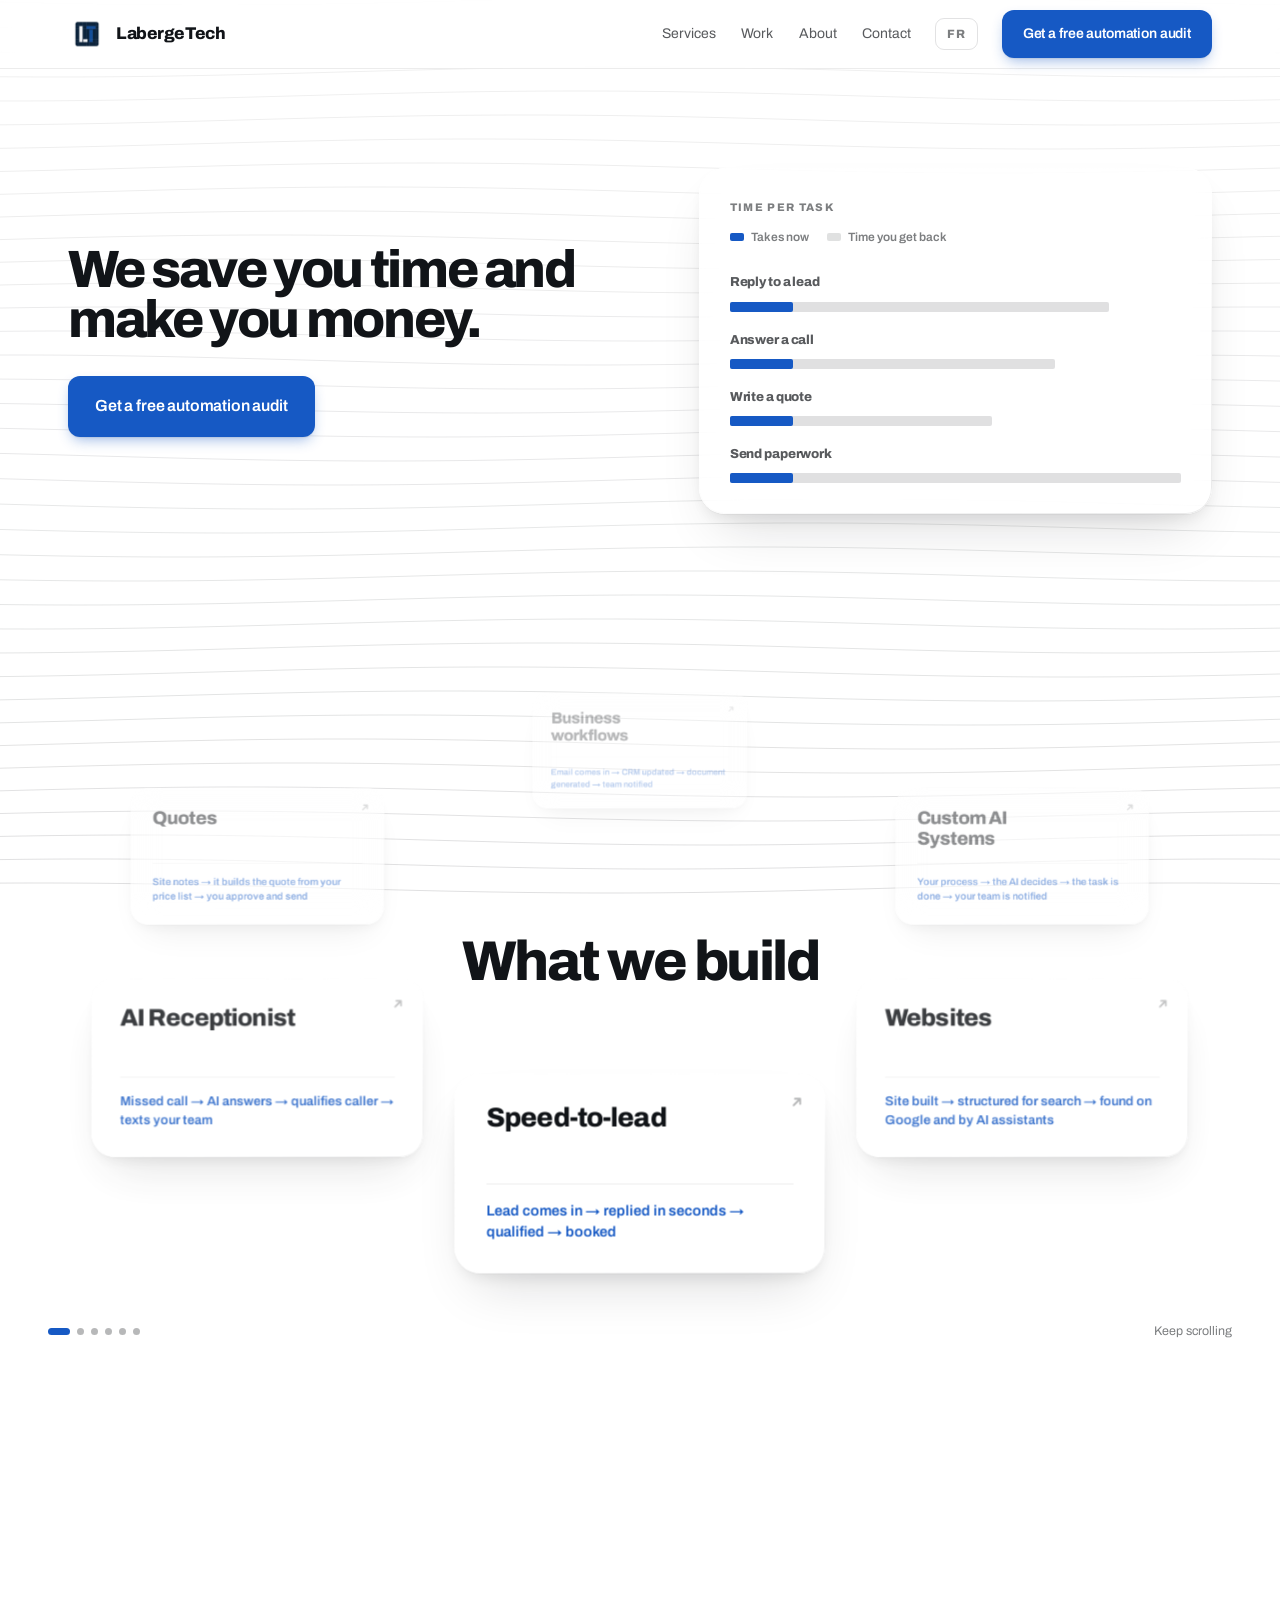
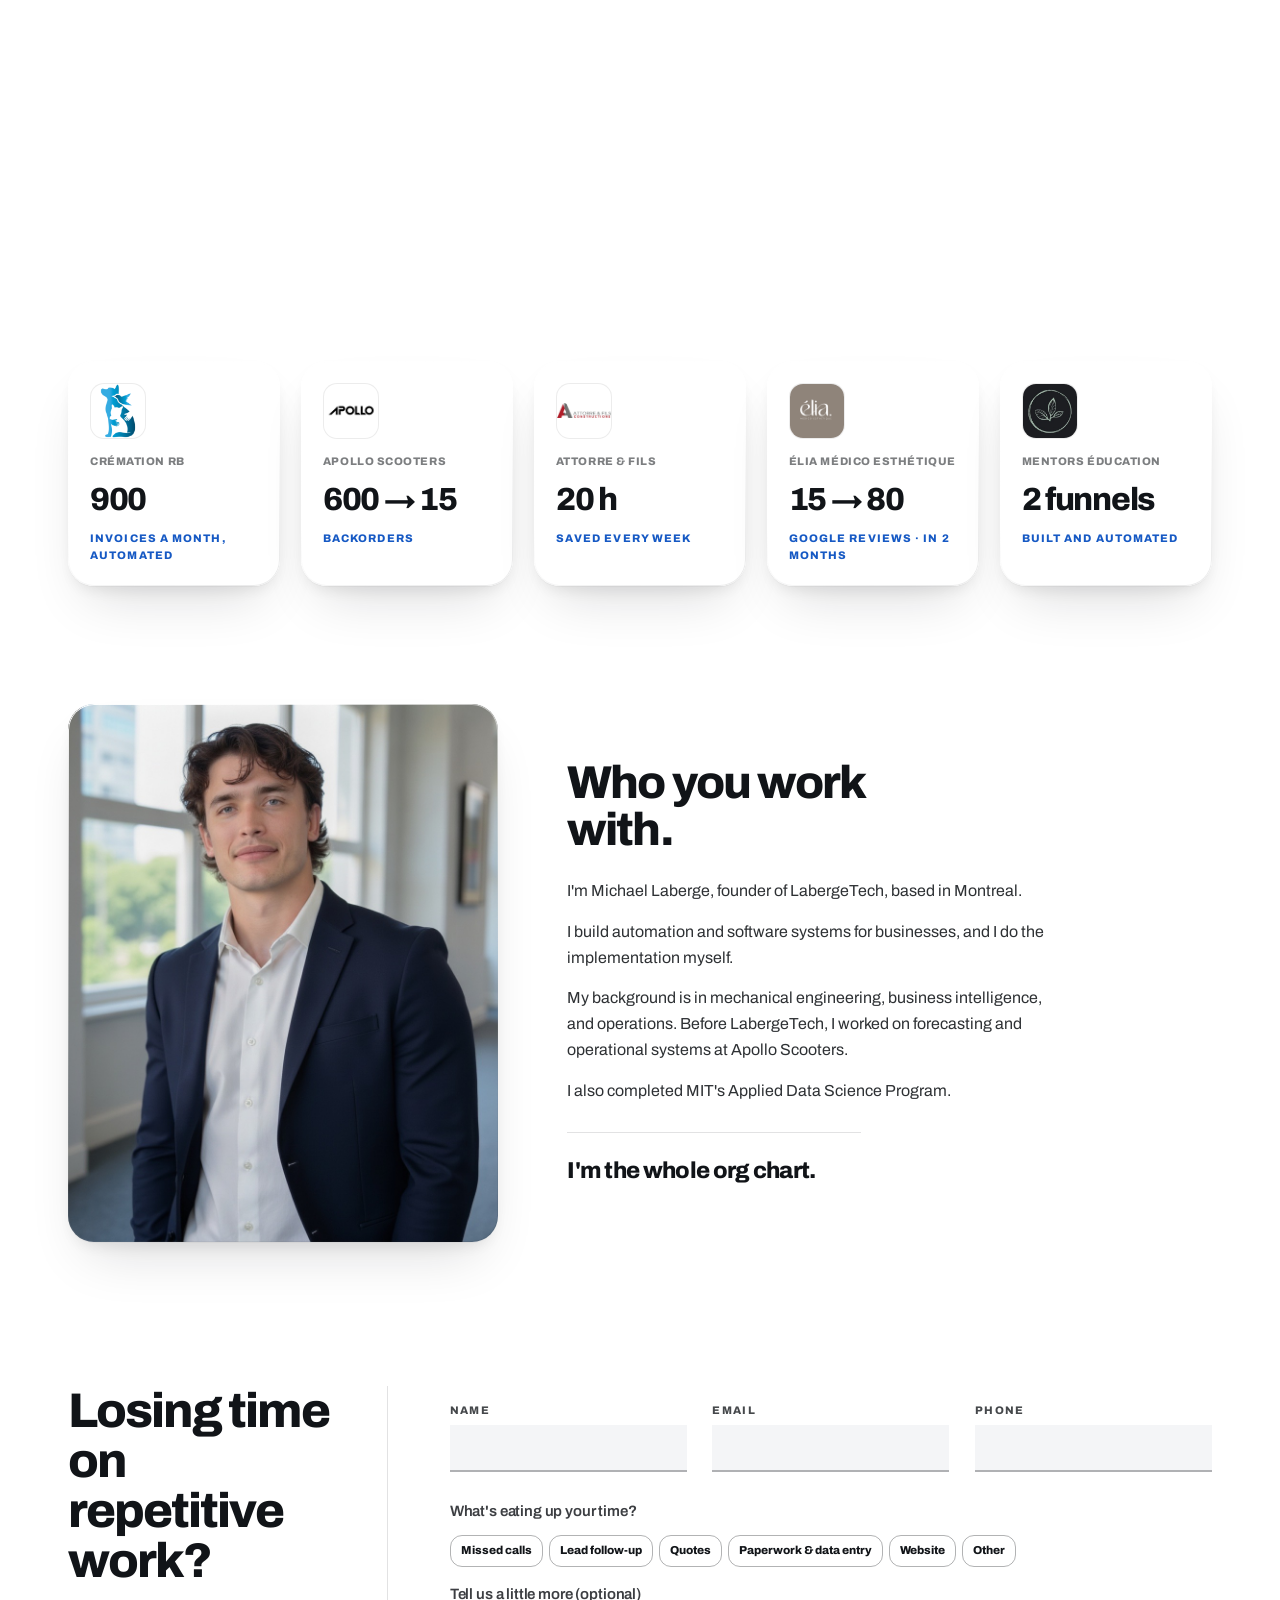
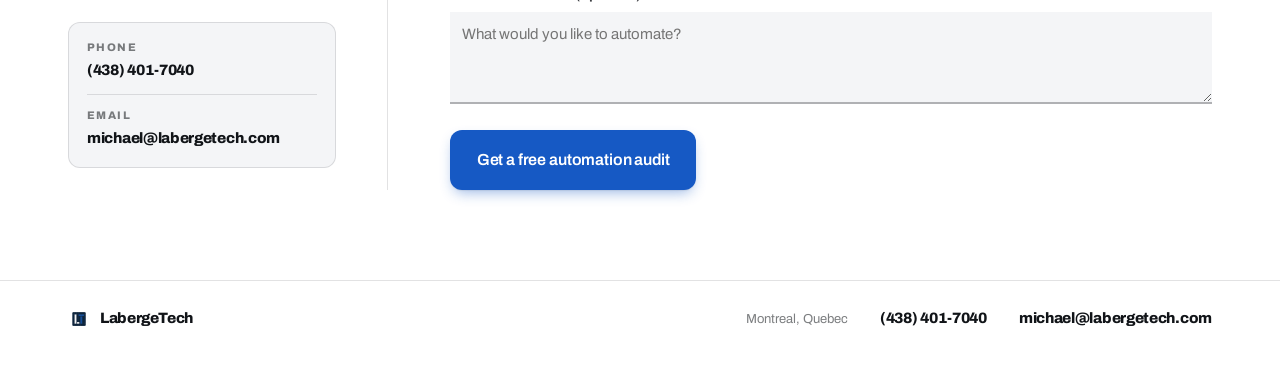
==== commit 314f4801: "Add Crémation RB as first project card Five cards on one row from 1200px, smaller figures and one-li" ====
--- a/index.html
+++ b/index.html
@@ -278,13 +278,17 @@
   letter-spacing: -.04em; line-height: 1; font-variant-numeric: tabular-nums; }
 .client .unit { margin: 0; font-size: 11px; font-weight: 800; letter-spacing: .1em;
   text-transform: uppercase; color: var(--accent); }
-/* Four 290px cards want 1226px and the container is 1144px at every desktop
-   width, so the fourth was always clipped until you scrolled. Wide screens
-   get all four laid out to fit instead of a track that never rests right. */
-@media (min-width: 1040px) {
-  .clients { display: grid; grid-template-columns: repeat(4, minmax(0, 1fr));
+/* Five 290px cards never fit the 1144px container, so the last was clipped
+   until you scrolled. Wide screens get all five laid out to fit, with a
+   smaller figure so "2 parcours" stays on one line in a ~160px column.
+   Narrower screens keep the scrolling track. */
+@media (min-width: 1200px) {
+  .clients { display: grid; grid-template-columns: repeat(5, minmax(0, 1fr));
     overflow: visible; margin-inline: 0; padding-inline: 0; }
   .client { flex: none; }
+  .client .fig { font-size: 32px; }
+  /* one-line names keep the figures and descriptions on the same row */
+  .client .name { white-space: nowrap; letter-spacing: .05em; }
 }
 
 /* ── who you work with ─────────────────────────────────────────────── */
@@ -512,6 +516,12 @@
     <h2 class="reveal">Work delivered.</h2>
     <div class="clients" id="clients" role="region" aria-label="Past customers">
       <article class="client edge">
+        <span class="client-mark"><img src="assets/mark-cremationrb.png" alt="Cr&eacute;mation RB" loading="lazy" decoding="async"></span>
+        <p class="name">Cr&eacute;mation RB</p>
+        <p class="fig">900</p>
+        <p class="unit">Invoices a month, automated</p>
+      </article>
+      <article class="client edge">
         <span class="client-mark"><img src="assets/mark-apollo.png" alt="Apollo Scooters" loading="lazy" decoding="async"></span>
         <p class="name">Apollo Scooters</p>
         <p class="fig">600 &rarr; 15</p>
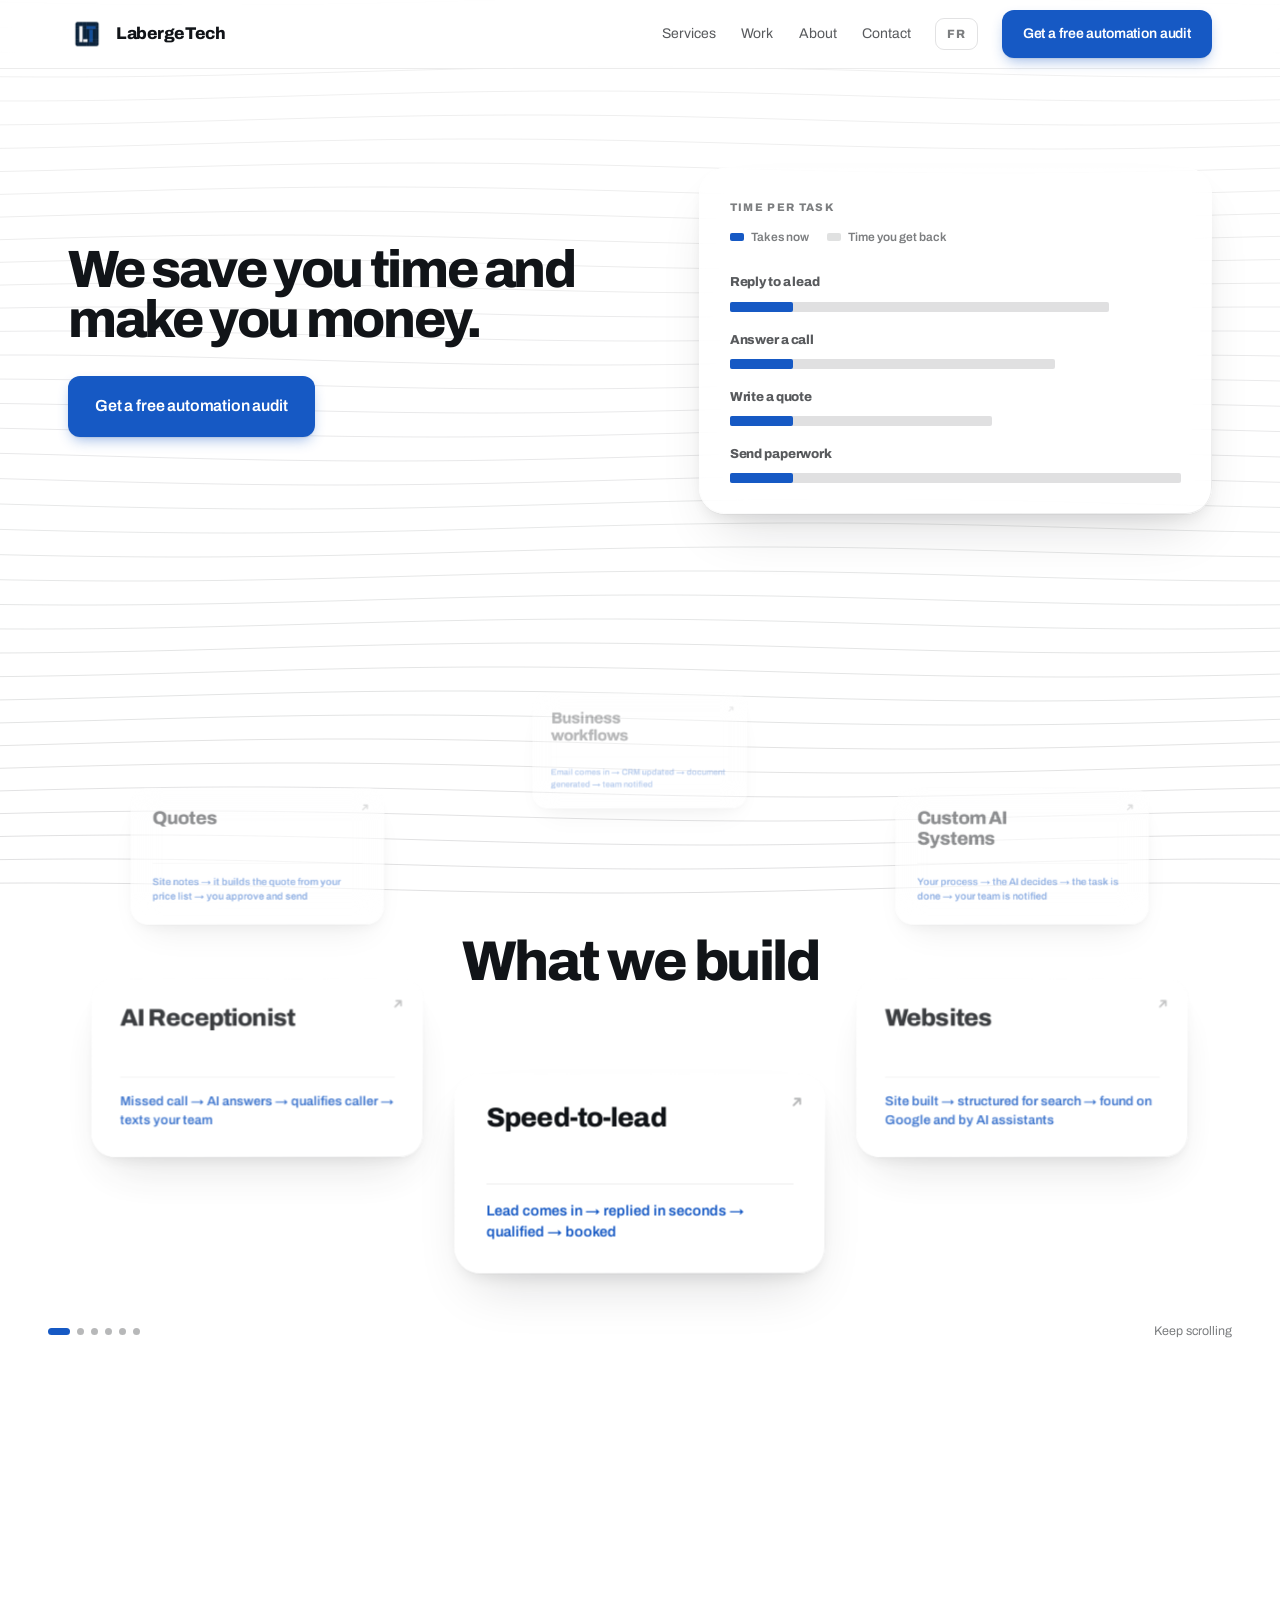
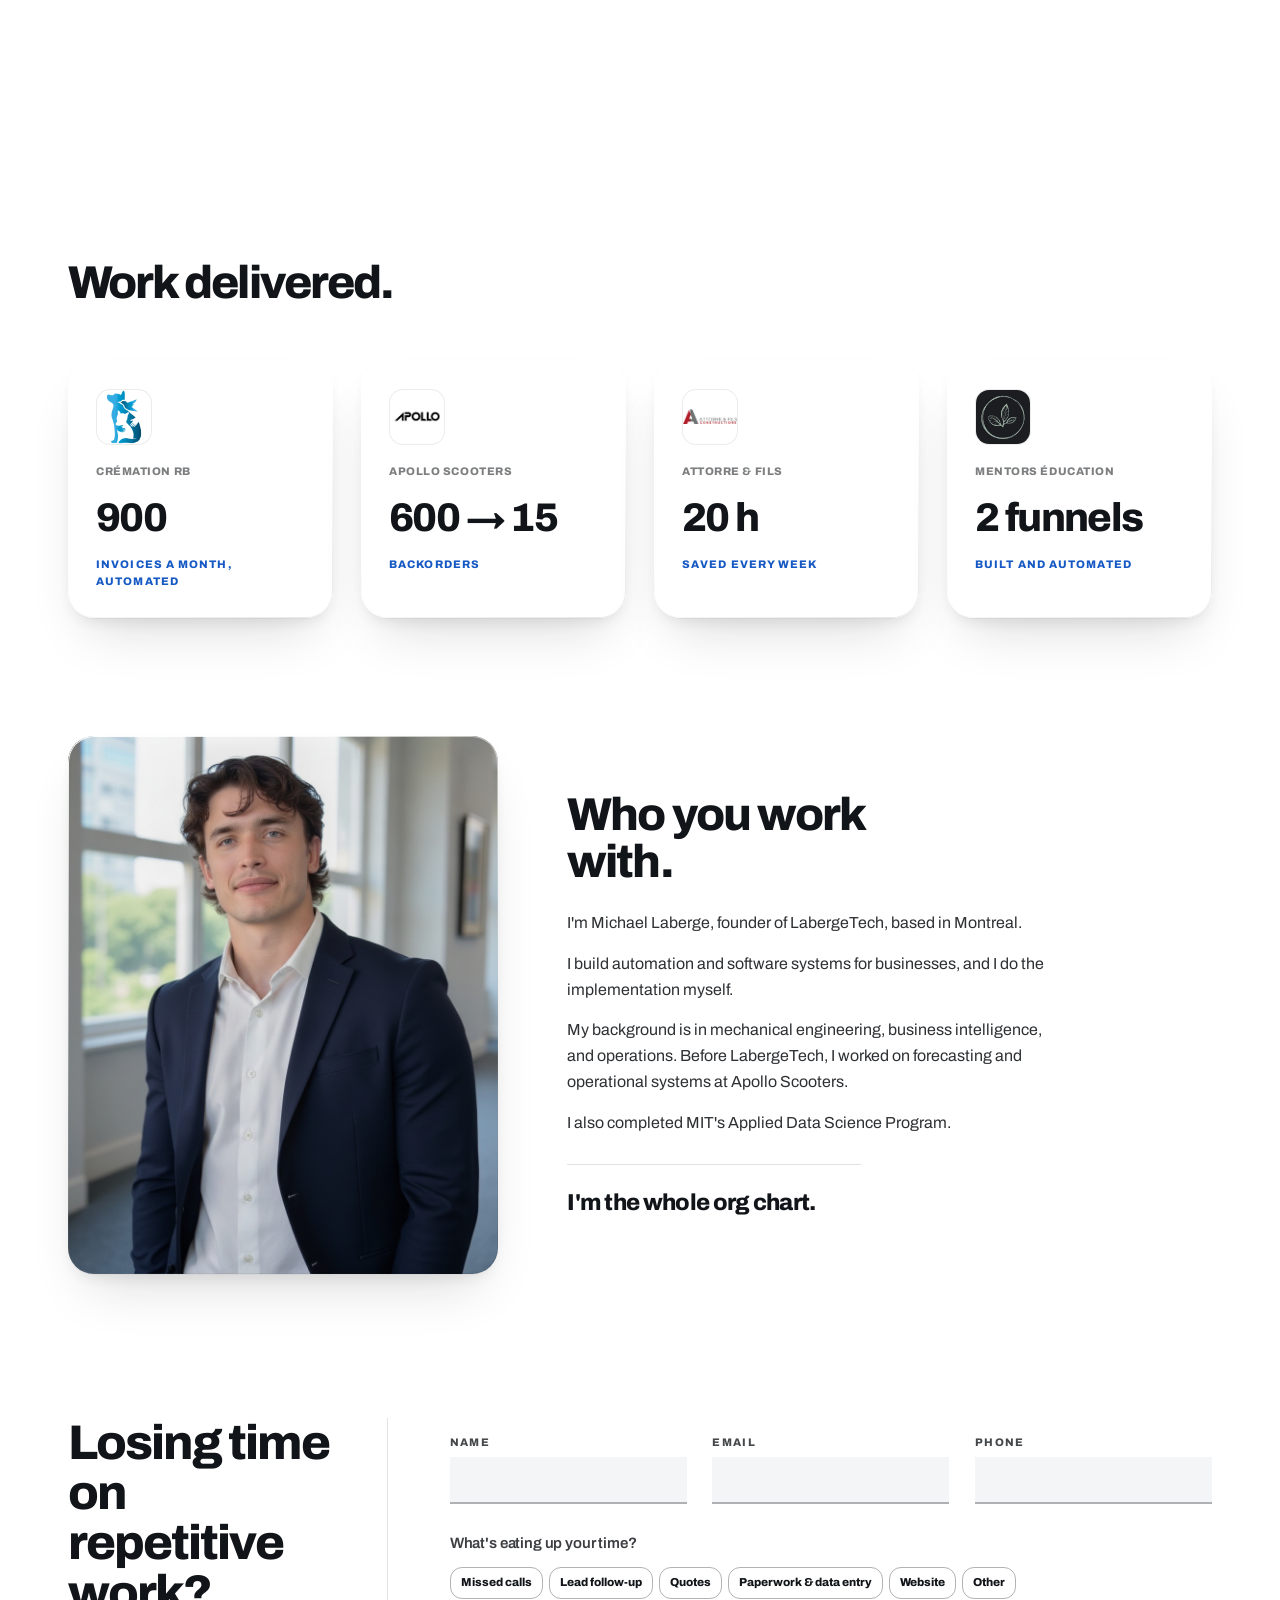
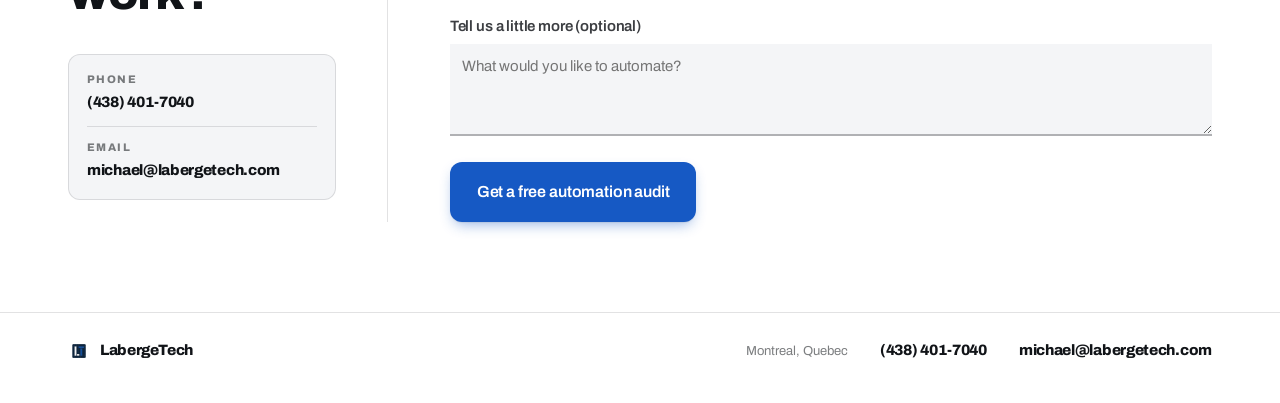
==== commit 53bc300b: "Remove Élia card, space out the four remaining client cards Co-Authored-By: Claude Opus 5.5 <noreply" ====
--- a/index.html
+++ b/index.html
@@ -278,15 +278,12 @@
   letter-spacing: -.04em; line-height: 1; font-variant-numeric: tabular-nums; }
 .client .unit { margin: 0; font-size: 11px; font-weight: 800; letter-spacing: .1em;
   text-transform: uppercase; color: var(--accent); }
-/* Five 290px cards never fit the 1144px container, so the last was clipped
-   until you scrolled. Wide screens get all five laid out to fit, with a
-   smaller figure so "2 parcours" stays on one line in a ~160px column.
-   Narrower screens keep the scrolling track. */
+/* Wide screens lay all four cards out to fit the container instead of
+   scrolling. Narrower screens keep the scrolling track. */
 @media (min-width: 1200px) {
-  .clients { display: grid; grid-template-columns: repeat(5, minmax(0, 1fr));
-    overflow: visible; margin-inline: 0; padding-inline: 0; }
-  .client { flex: none; }
-  .client .fig { font-size: 32px; }
+  .clients { display: grid; grid-template-columns: repeat(4, minmax(0, 1fr));
+    gap: 28px; overflow: visible; margin-inline: 0; padding-inline: 0; }
+  .client { flex: none; padding: 28px; gap: 18px; }
   /* one-line names keep the figures and descriptions on the same row */
   .client .name { white-space: nowrap; letter-spacing: .05em; }
 }
@@ -534,12 +531,6 @@
         <p class="unit">Saved every week</p>
       </article>
       <article class="client edge">
-        <span class="client-mark"><img src="assets/mark-elia.png" alt="&Eacute;lia M&eacute;dico Esth&eacute;tique" loading="lazy" decoding="async"></span>
-        <p class="name">&Eacute;lia M&eacute;dico Esth&eacute;tique</p>
-        <p class="fig">15 &rarr; 80</p>
-        <p class="unit">Google reviews &middot; in 2 months</p>
-      </article>
-      <article class="client edge">
         <span class="client-mark"><img src="assets/mark-mentors.png" alt="Mentors &Eacute;ducation" loading="lazy" decoding="async"></span>
         <p class="name">Mentors &Eacute;ducation</p>
         <p class="fig">2 funnels</p>
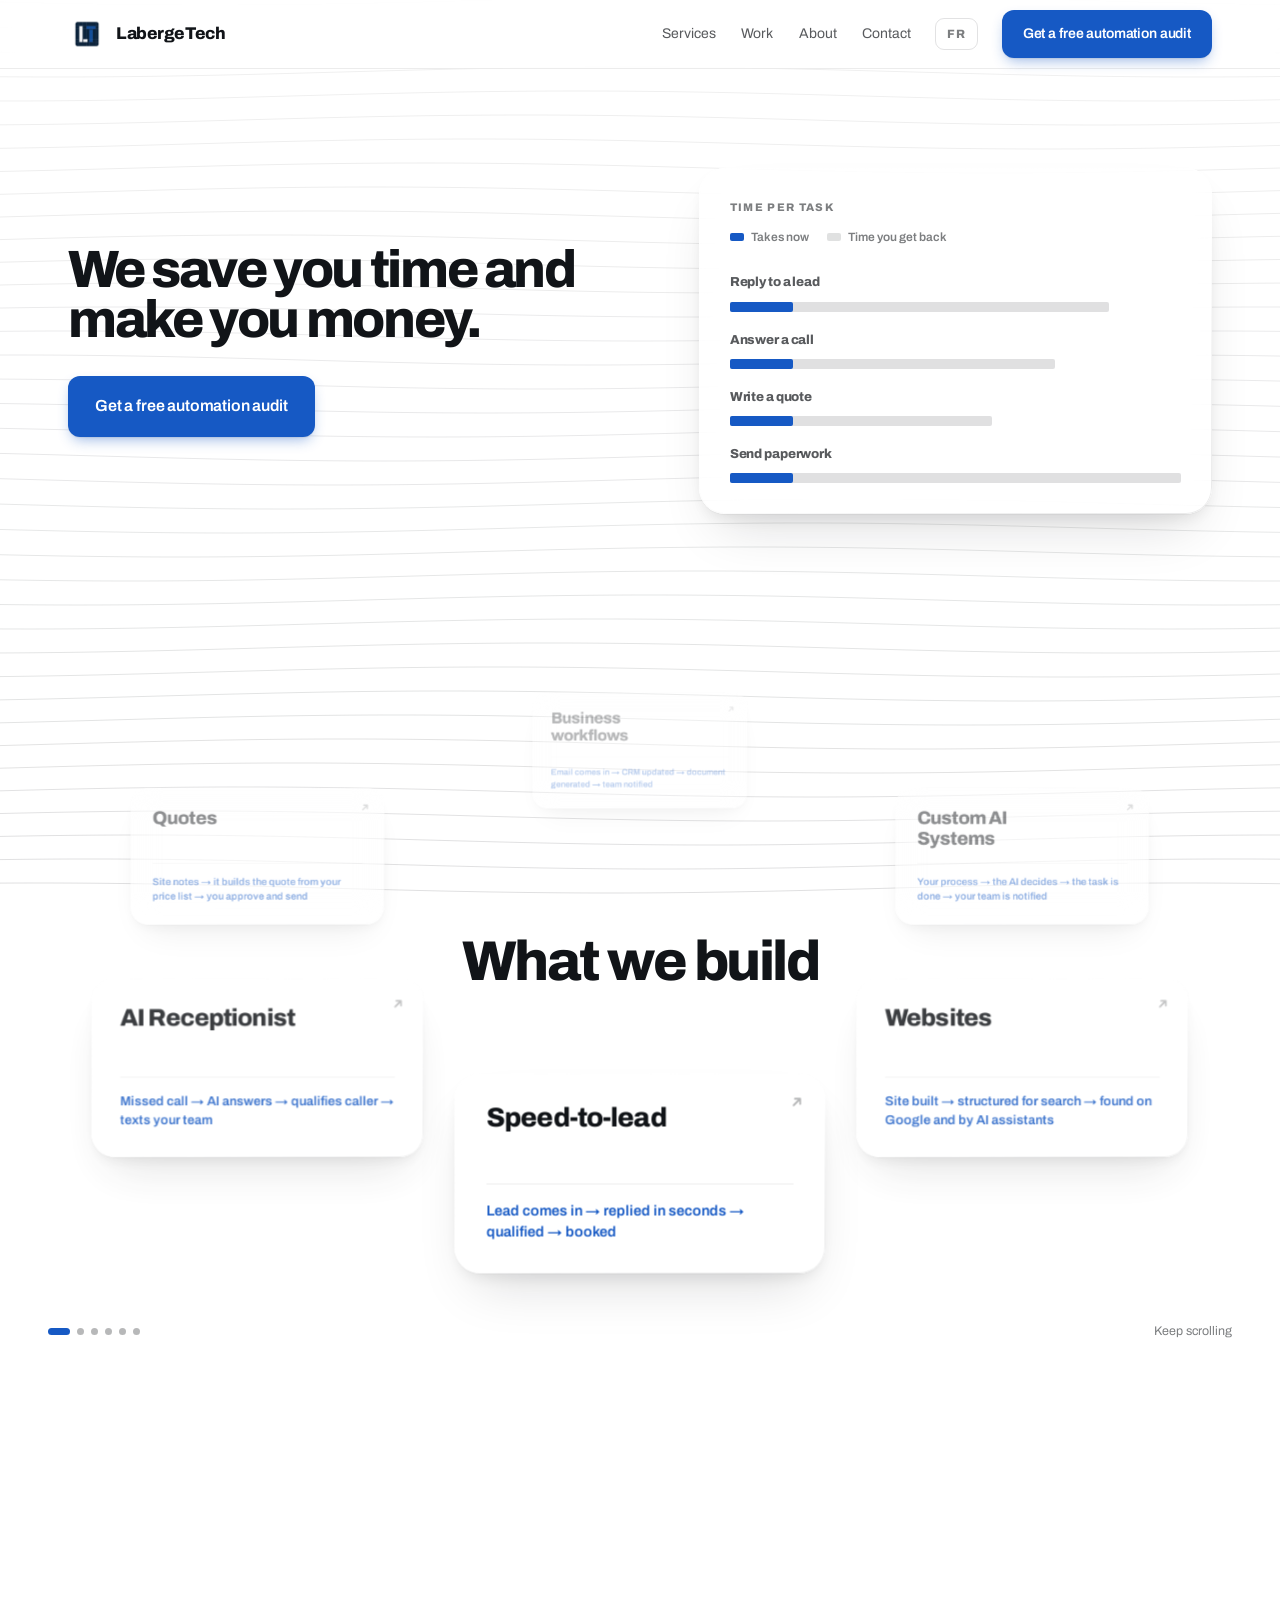
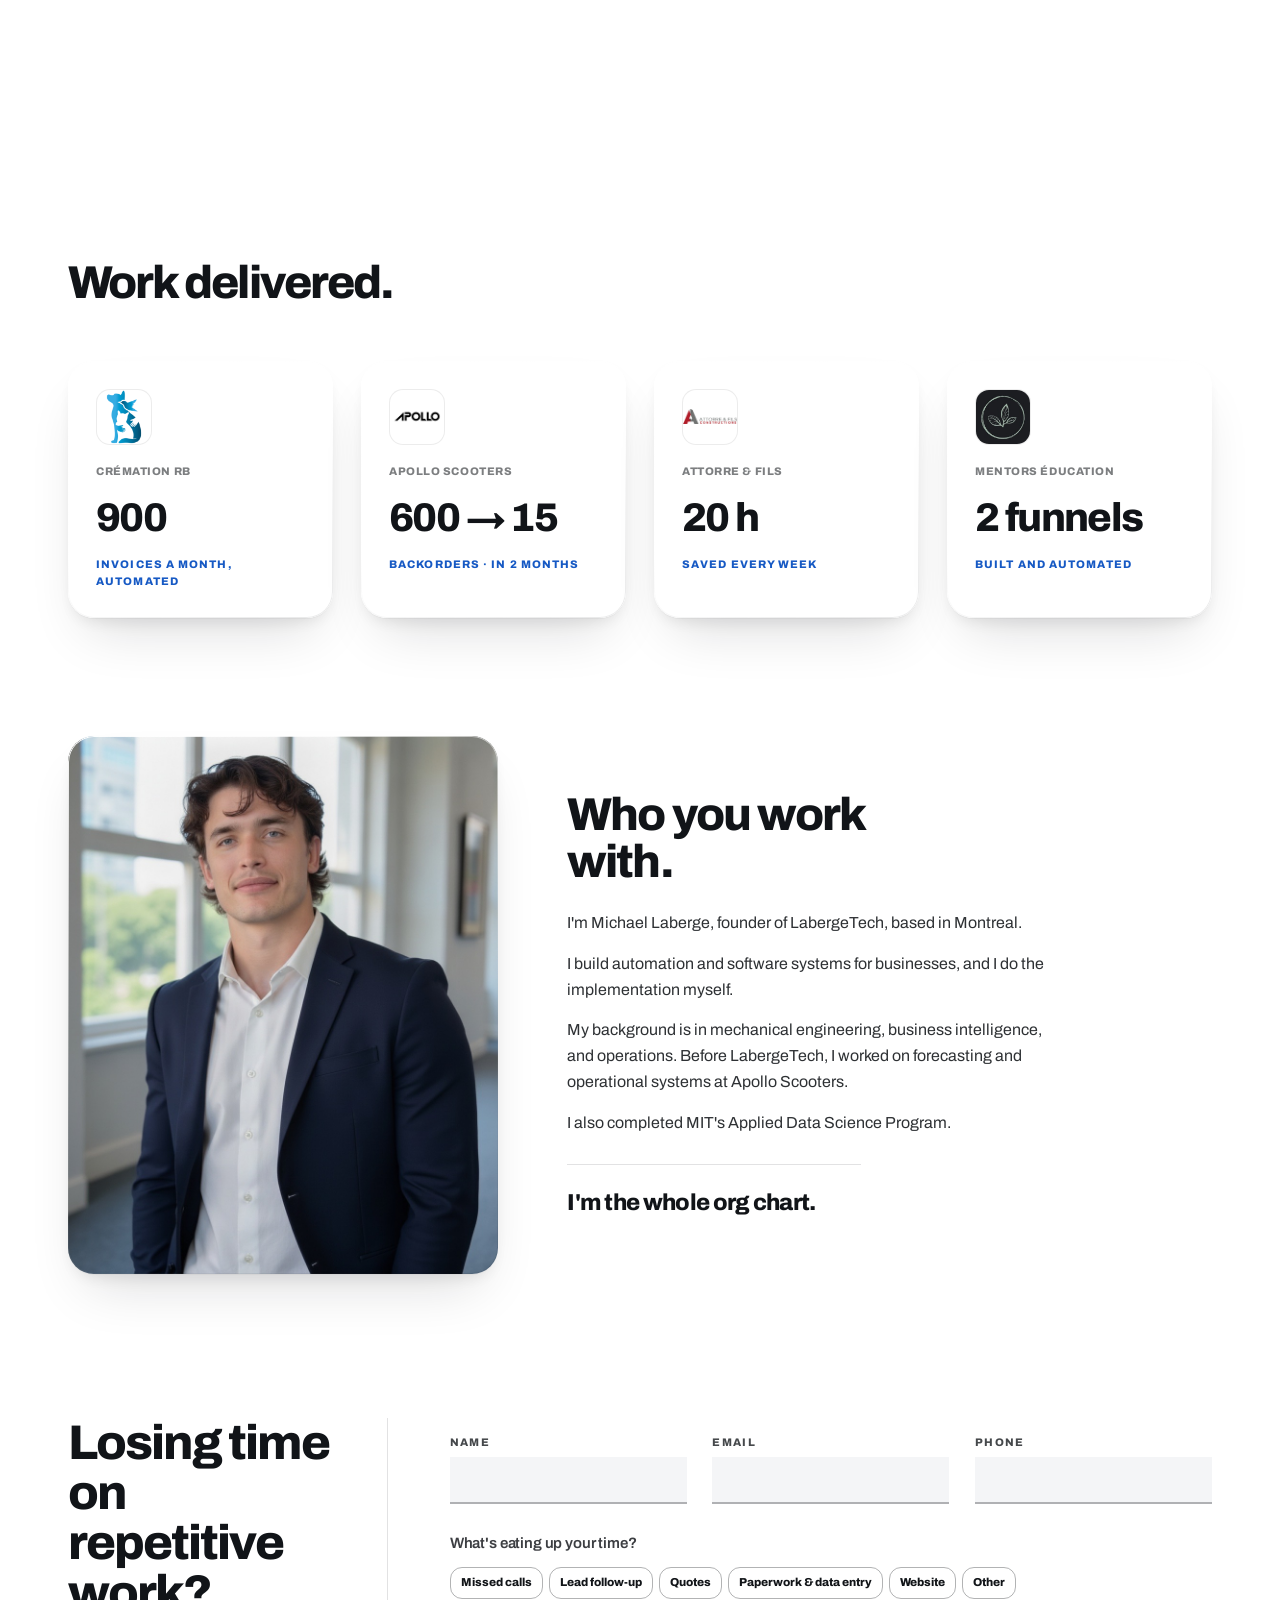
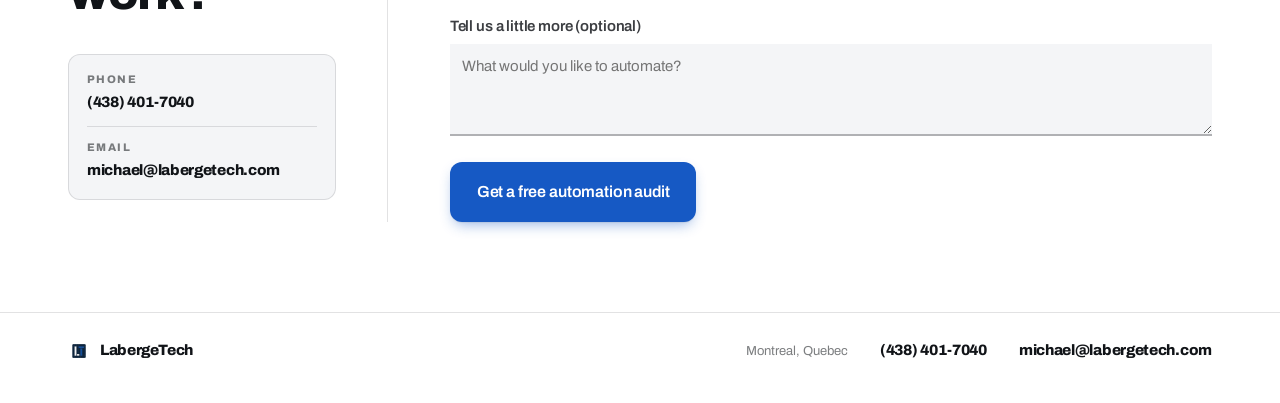
==== commit 26e425c1: "Apollo card: backorders reduced in 2 months Co-Authored-By: Claude Opus 5.5 <noreply@anthropic.com>" ====
--- a/index.html
+++ b/index.html
@@ -522,7 +522,7 @@
         <span class="client-mark"><img src="assets/mark-apollo.png" alt="Apollo Scooters" loading="lazy" decoding="async"></span>
         <p class="name">Apollo Scooters</p>
         <p class="fig">600 &rarr; 15</p>
-        <p class="unit">Backorders</p>
+        <p class="unit">Backorders &middot; in 2 months</p>
       </article>
       <article class="client edge">
         <span class="client-mark"><img src="assets/mark-attorre.png" alt="Attorre &amp; Fils" loading="lazy" decoding="async"></span>
